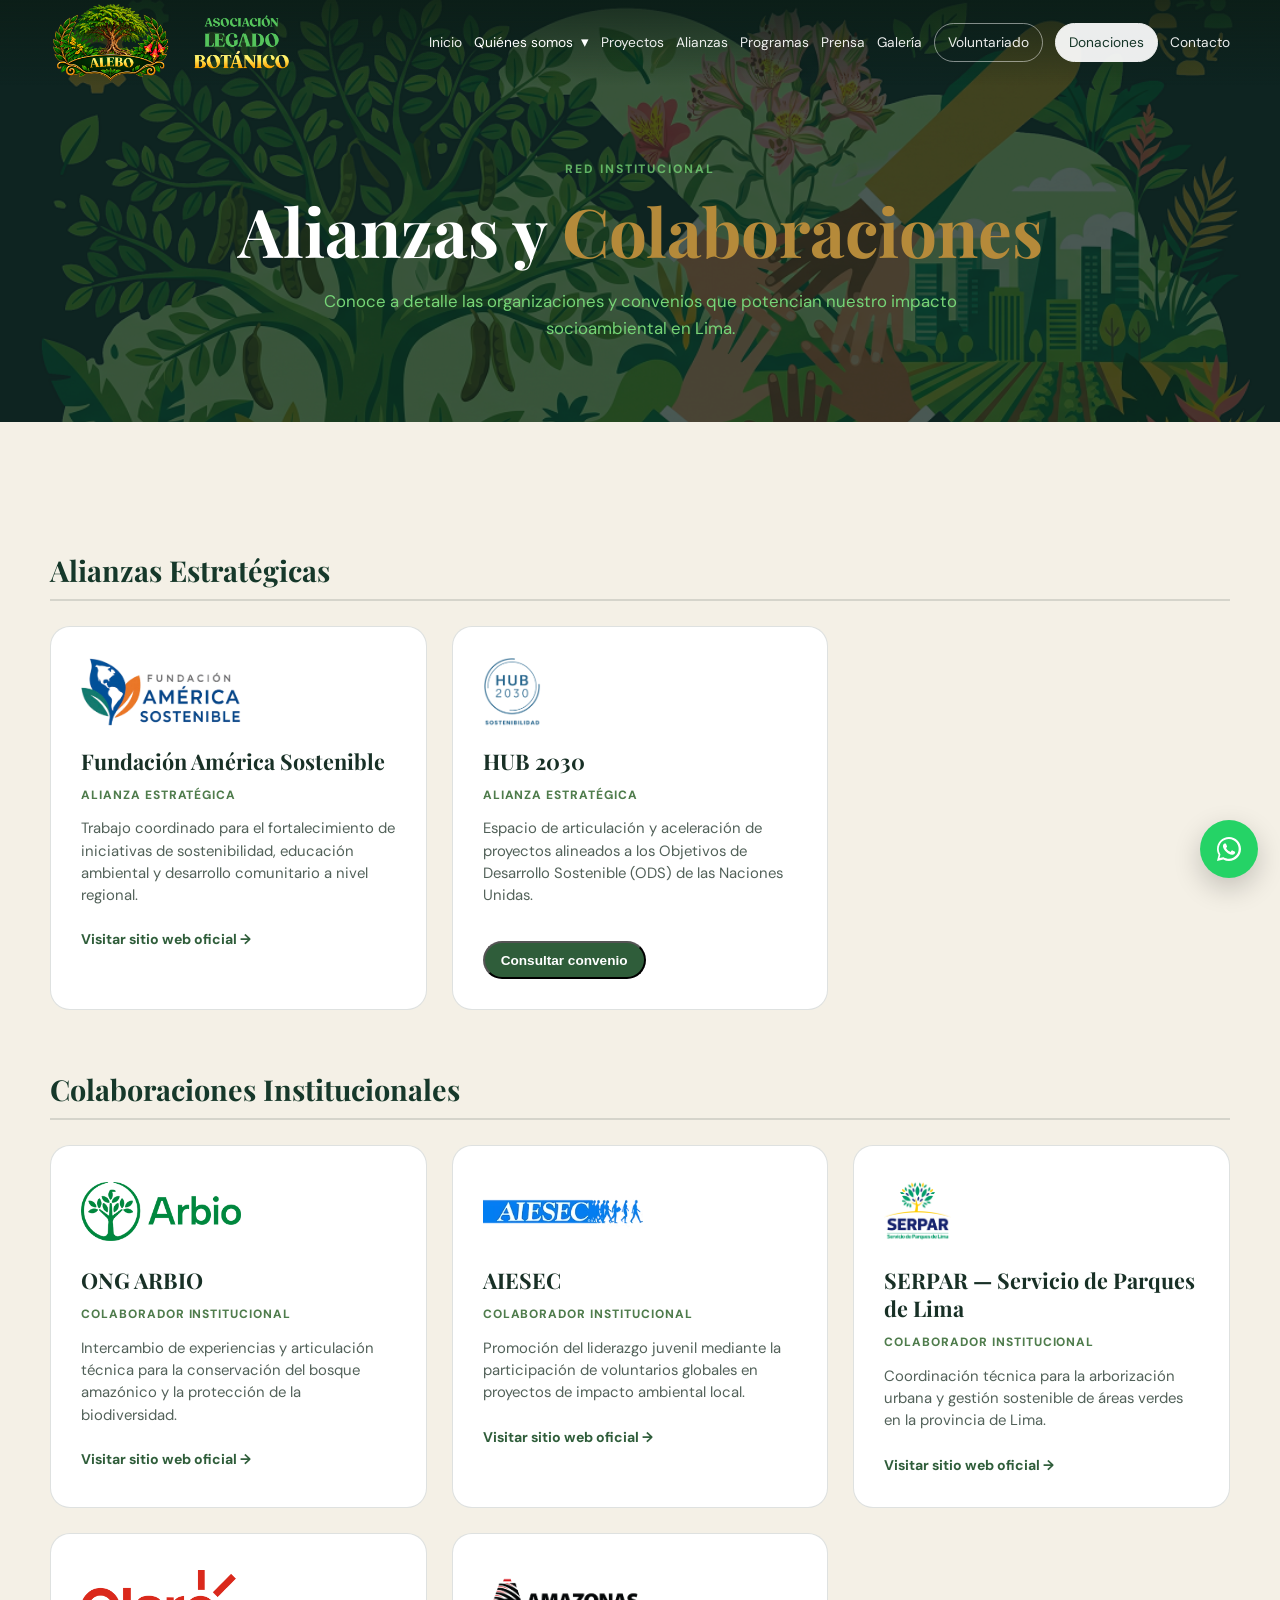
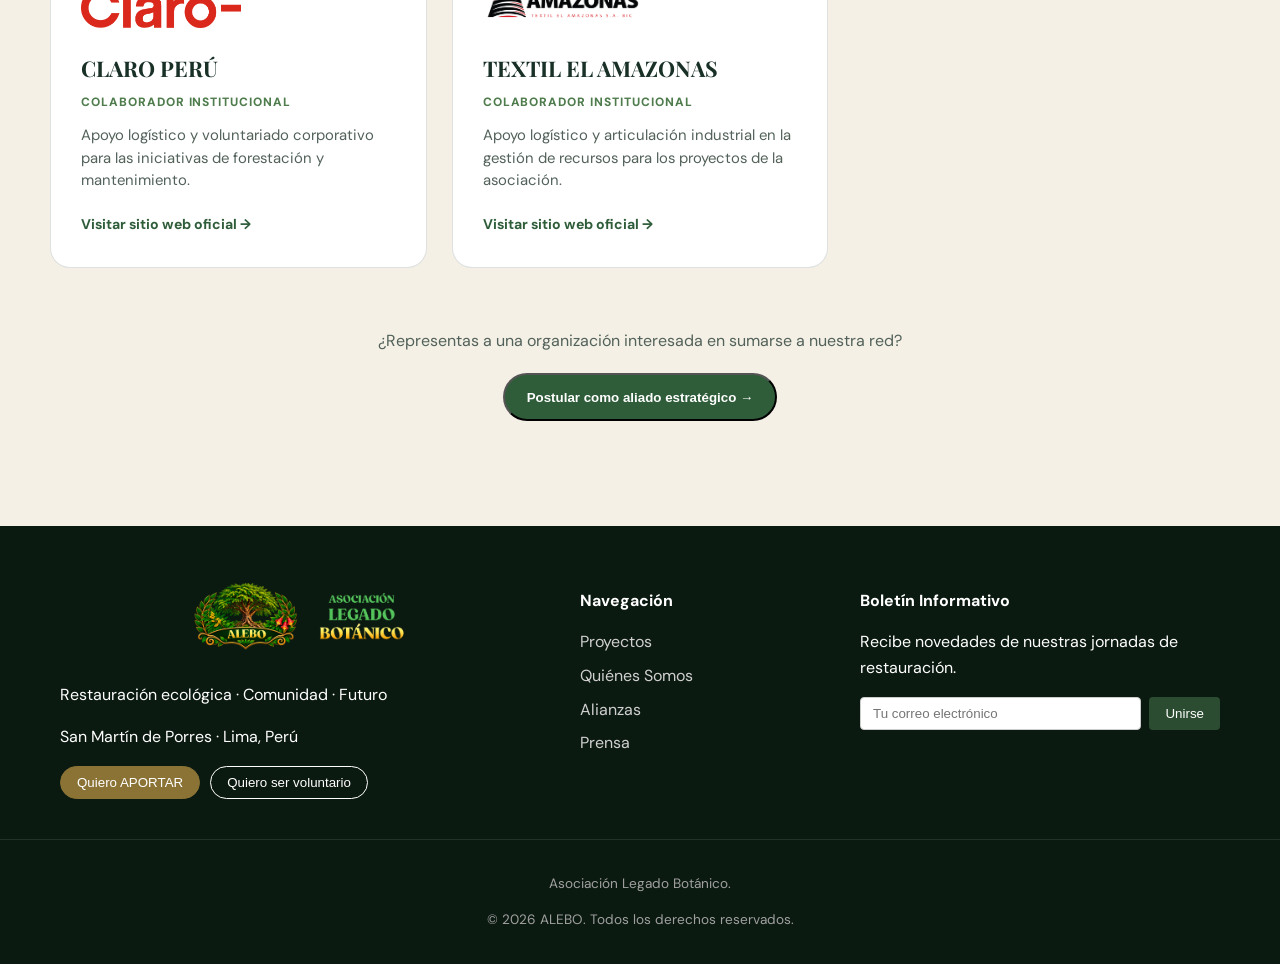
==== alianzas.html @ dab00b9f "Add files via upload" ====
<!doctype html>
<html lang="es">
<head>
  <link rel="icon" href="assets/favicon_1.ico" type="image/x-icon">
  <meta charset="utf-8">
  <meta name="viewport" content="width=device-width, initial-scale=1">
  <meta name="description" content="Alianzas Estratégicas y Colaboraciones — Asociación Legado Botánico (ALEBO).">
  <title>Alianzas y Colaboraciones — Legado Botánico</title>
  <link rel="stylesheet" href="css/styles.css">

  <meta property="og:title" content="Alianzas y Colaboraciones — Legado Botánico">
  <meta property="og:description" content="Organizaciones e instituciones que respaldan la restauración ecológica de ALEBO.">
  <meta property="og:image" content="assets/logo-large-sf-2.png">
</head>
<body>

<!-- ENCABEZADO / NAVEGACIÓN -->
<header class="site-header scrolled">
  <nav class="nav container">
    <a class="brand" href="index.html#inicio">
      <img src="assets/logo-large-sf-2.png" alt="Logo Legado Botánico" class="brand-logo">
    </a>

    <button class="menu-toggle" aria-expanded="false" aria-controls="menu"><i></i><i></i><i></i><span class="sr-only">Menú</span></button>

    <div class="nav-links" id="menu">
      <a href="index.html#inicio">Inicio</a>

      <div class="dropdown">
        <div class="dropdown-trigger">Quiénes somos <span class="arrow">▾</span></div>
        <div class="dropdown-menu">
          <a href="quienes-somos.html">Esencia</a>
          <a href="equipo.html">Equipo</a>
          <a href="politicas.html">Políticas</a>
        </div>
      </div>

      <a href="index.html#proyectos">Proyectos</a>
      <a href="alianzas.html" aria-current="page">Alianzas</a>
      <a href="programas.html">Programas</a>
      <a href="prensa.html">Prensa</a>
      <a href="index.html#galeria">Galería</a>
      <a class="nav-action" href="index.html#voluntariado">Voluntariado</a>
      <a class="nav-action nav-donate" href="index.html#aporta">Donaciones</a>
      <a href="index.html#contacto">Contacto</a>
    </div>
  </nav>
</header>

<main>

  <!-- HERO DE ALIANZAS -->
  <section class="page-hero-picture">
    <picture>
      <source media="(max-width: 600px)" srcset="assets/alianzas-hero-mobile.png">
      <img src="assets/alianzas-hero.png" alt="Alianzas Legado Botánico" class="hero-bg-img">
    </picture>
    <div class="hero-overlay"></div>
    <div class="container text-center hero-picture-content">
      <p class="eyebrow light">Red Institucional</p>
      <h1 class="text-white">Alianzas y <span>Colaboraciones</span></h1>
      <p class="page-hero-text light">Conoce a detalle las organizaciones y convenios que potencian nuestro impacto socioambiental en Lima.</p>
    </div>
  </section>

  <!-- CONTENIDO DETALLADO DE ALIANZAS -->
  <section class="section cream">
    <div class="container">
      
      <!-- Categoría: Alianzas Estratégicas -->
      <div class="alliance-category">
        <h2 class="alliance-category-title">Alianzas Estratégicas</h2>
        <div class="alliance-detail-grid">
          
          <article class="alliance-card">
            <div class="alliance-card-logo">
              <img src="assets/fas_h.png" alt="Logo Fundación América Sostenible">
            </div>
            <div class="alliance-card-content">
              <h3>Fundación América Sostenible</h3>
              <span class="alliance-type">Alianza Estratégica</span>
              <p>Trabajo coordinado para el fortalecimiento de iniciativas de sostenibilidad, educación ambiental y desarrollo comunitario a nivel regional.</p>
              <a href="https://americasostenible.org/" target="_blank" rel="noopener noreferrer" class="alliance-link">Visitar sitio web oficial →</a>
            </div>
          </article>

          <article class="alliance-card">
            <div class="alliance-card-logo">
              <img src="assets/hub_2030.png" alt="Logo HUB 2030">
            </div>
            <div class="alliance-card-content">
              <h3>HUB 2030</h3>
              <span class="alliance-type">Alianza Estratégica</span>
              <p>Espacio de articulación y aceleración de proyectos alineados a los Objetivos de Desarrollo Sostenible (ODS) de las Naciones Unidas.</p>
              <button type="button" class="button primary" id="btn-abrir-aliado-card" style="margin-top: 15px; font-size: 0.85rem; min-height: 38px; padding: 0 16px; background: var(--forest); color: #fff;">Consultar convenio</button>
            </div>
          </article>

        </div>
      </div>

      <!-- Categoría: Colaboraciones -->
      <div class="alliance-category" style="margin-top: 60px;">
        <h2 class="alliance-category-title">Colaboraciones Institucionales</h2>
        <div class="alliance-detail-grid">
          
          <article class="alliance-card">
            <div class="alliance-card-logo">
              <img src="assets/arbio.png" alt="Logo ONG ARBIO">
            </div>
            <div class="alliance-card-content">
              <h3>ONG ARBIO</h3>
              <span class="alliance-type">Colaborador Institucional</span>
              <p>Intercambio de experiencias y articulación técnica para la conservación del bosque amazónico y la protección de la biodiversidad.</p>
              <a href="https://arbioperu.org/" target="_blank" rel="noopener noreferrer" class="alliance-link">Visitar sitio web oficial →</a>
            </div>
          </article>

          <article class="alliance-card">
            <div class="alliance-card-logo">
              <img src="assets/aiesec.png" alt="Logo AIESEC">
            </div>
            <div class="alliance-card-content">
              <h3>AIESEC</h3>
              <span class="alliance-type">Colaborador Institucional</span>
              <p>Promoción del liderazgo juvenil mediante la participación de voluntarios globales en proyectos de impacto ambiental local.</p>
              <a href="https://aiesec.pe/" target="_blank" rel="noopener noreferrer" class="alliance-link">Visitar sitio web oficial →</a>
            </div>
          </article>

          <article class="alliance-card">
            <div class="alliance-card-logo">
              <img src="assets/serpar.png" alt="Logo SERPAR">
            </div>
            <div class="alliance-card-content">
              <h3>SERPAR — Servicio de Parques de Lima</h3>
              <span class="alliance-type">Colaborador Institucional</span>
              <p>Coordinación técnica para la arborización urbana y gestión sostenible de áreas verdes en la provincia de Lima.</p>
              <a href="https://serpar.gob.pe/" target="_blank" rel="noopener noreferrer" class="alliance-link">Visitar sitio web oficial →</a>
            </div>
          </article>

          <article class="alliance-card">
            <div class="alliance-card-logo">
              <img src="assets/logo-claro-rojo.png" alt="Logo CLARO PERÚ">
            </div>
            <div class="alliance-card-content">
              <h3>CLARO PERÚ</h3>
              <span class="alliance-type">Colaborador Institucional</span>
              <p>Apoyo logístico y voluntariado corporativo para las iniciativas de forestación y mantenimiento.</p>
              <a href="https://www.claro.com.pe/personas/" target="_blank" rel="noopener noreferrer" class="alliance-link">Visitar sitio web oficial →</a>
            </div>
          </article>

          <article class="alliance-card">
            <div class="alliance-card-logo">
              <img src="assets/logo_amazonas_color.png" alt="Logo TEXTIL EL AMAZONAS">
            </div>
            <div class="alliance-card-content">
              <h3>TEXTIL EL AMAZONAS</h3>
              <span class="alliance-type">Colaborador Institucional</span>
              <p>Apoyo logístico y articulación industrial en la gestión de recursos para los proyectos de la asociación.</p>
              <a href="https://textilelamazonas.com/" target="_blank" rel="noopener noreferrer" class="alliance-link">Visitar sitio web oficial →</a>
            </div>
          </article>

        </div>
      </div>

      <!-- Botón inferior para postular -->
      <div style="text-align: center; margin-top: 60px;">
        <p style="color: var(--muted); margin-bottom: 20px;">¿Representas a una organización interesada en sumarse a nuestra red?</p>
        <button type="button" class="button primary" id="btn-abrir-aliado" style="background: var(--forest); color: #fff;">Postular como aliado estratégico →</button>
      </div>

    </div>
  </section>

</main>

<!-- BOTÓN FLOTANTE WHATSAPP -->
<a class="whatsapp" href="https://wa.me/51987565786?text=Hola%2C%20quisiera%20m%C3%A1s%20informaci%C3%B3n%20sobre%20alianzas%20con%20ALEBO." target="_blank" rel="noopener noreferrer" aria-label="Contactar por WhatsApp">
  <svg viewBox="0 0 32 32" aria-hidden="true"><path d="M16 3.2C8.93 3.2 3.2 8.93 3.2 16c0 2.26.59 4.38 1.71 6.25L3.2 28.8l6.72-1.67A12.72 12.72 0 0 0 16 28.8c7.07 0 12.8-5.73 12.8-12.8S23.07 3.2 16 3.2Zm0 23.3c-2.04 0-4.04-.55-5.78-1.59l-.41-.24-3.99.99 1.06-3.88-.27-.43A10.6 10.6 0 1 1 16 26.5Zm5.82-7.94c-.32-.16-1.88-.93-2.17-1.04-.29-.11-.5-.16-.71.16-.21.32-.82 1.04-1.01 1.25-.18.21-.37.24-.69.08-.32-.16-1.34-.49-2.55-1.57-.94-.84-1.57-1.88-1.75-2.2-.18-.32-.02-.49.14-.65.14-.14.32-.37.48-.56.16-.18.21-.32.32-.53.11-.21.05-.4-.03-.56-.08-.16-.71-1.71-.98-2.34-.26-.61-.52-.53-.71-.54h-.61c-.21 0-.56.08-.85.4-.29.32-1.12 1.09-1.12 2.66s1.15 3.09 1.31 3.3c.16.21 2.25 3.43 5.45 4.81.76.33 1.35.52 1.81.67.76.24 1.45.21 2 .13.61-.09 1.88-.77 2.15-1.51.27-.74.27-1.38.19-1.51-.08-.13-.29-.21-.61-.37Z"/></svg>
</a>

<!-- MODAL EMERGENTE DE POSTULACIÓN DE ALIADOS -->
<div class="modal-overlay" id="modal-aliado" aria-hidden="true">
  <div class="modal-content" role="dialog" aria-labelledby="modal-aliado-titulo">
    <button type="button" class="modal-close" id="btn-cerrar-aliado" aria-label="Cerrar ventana">&times;</button>
    
    <div class="form-header">
      <h3 id="modal-aliado-titulo">Postula como Aliado Estratégico 🤝</h3>
      <p>¿Representas a una ONG, institución educativa, empresa u organización pública? Completa este formulario para iniciar un diálogo institucional.</p>
    </div>

    <form name="alianzas" method="POST" data-netlify="true" class="legado-form">
      <input type="hidden" name="form-name" value="alianzas" />

      <div class="form-grid">
        <div class="form-row-2">
          <div class="form-group">
            <label for="aliado-org">Nombre de la Organización / Institución *</label>
            <input type="text" id="aliado-org" name="organizacion" required placeholder="Ej: Fundación / Empresa / ONG">
          </div>
          <div class="form-group">
            <label for="aliado-tipo">Tipo de Organización *</label>
            <select id="aliado-tipo" name="tipo_organizacion" required>
              <option value="" disabled selected>Selecciona una opción</option>
              <option value="ONG / Asociación Sin Fines de Lucro">ONG / Asociación Sin Fines de Lucro</option>
              <option value="Empresa Privada / RSE">Empresa Privada / RSE</option>
              <option value="Institución Educativa / Universidad">Institución Educativa / Universidad</option>
              <option value="Entidad Pública / Municipalidad">Entidad Pública / Municipalidad</option>
              <option value="Colectivo Ciudadano">Colectivo Ciudadano</option>
            </select>
          </div>
        </div>

        <div class="form-row-2">
          <div class="form-group">
            <label for="aliado-contacto">Nombre del Representante *</label>
            <input type="text" id="aliado-contacto" name="representante" required placeholder="Nombre y cargo">
          </div>
          <div class="form-group">
            <label for="aliado-email">Correo Electrónico Institucional *</label>
            <input type="email" id="aliado-email" name="email" required placeholder="contacto@organizacion.org">
          </div>
        </div>

        <div class="form-row-2">
          <div class="form-group">
            <label for="aliado-telefono">Teléfono / WhatsApp *</label>
            <input type="tel" id="aliado-telefono" name="telefono" required placeholder="+51 999 999 999">
          </div>
          <div class="form-group">
            <label for="aliado-web">Sitio Web / Redes Sociales</label>
            <input type="text" id="aliado-web" name="sitio_web" placeholder="https://miorganizacion.org">
          </div>
        </div>

        <div class="form-group">
          <label for="aliado-propuesta">Propuesta de Colaboración / Interés *</label>
          <textarea id="aliado-propuesta" name="propuesta" rows="4" required placeholder="Describa brevemente cómo le gustaría colaborar con Legado Botánico..."></textarea>
        </div>

        <button type="submit" class="button primary btn-submit-form">Enviar propuesta de alianza</button>
      </div>
    </form>
  </div>
</div>

<!-- FOOTER -->
<footer class="footer">
  <div class="footer-container">
    <div class="footer-col brand-col">
      <img src="assets/logo-large-sf-2-footer.png" alt="Logo Legado Botánico" class="brand-logo-footer">
      <p>Restauración ecológica · Comunidad · Futuro</p>
      <p class="location">San Martín de Porres · Lima, Perú</p>
      <div class="footer-buttons">
        <button type="button" class="btn-primary" id="btn-abrir-aporte-footer">Quiero APORTAR</button>
        <button type="button" class="btn-secondary" id="btn-abrir-voluntario-footer">Quiero ser voluntario</button>
      </div>
    </div>
    <div class="footer-col nav-col">
      <h4>Navegación</h4>
      <ul>
        <li><a href="index.html#proyectos">Proyectos</a></li>
        <li><a href="quienes-somos.html">Quiénes Somos</a></li>
        <li><a href="alianzas.html">Alianzas</a></li>
        <li><a href="prensa.html">Prensa</a></li>
      </ul>
    </div>
    <div class="footer-col newsletter-col">
      <h4>Boletín Informativo</h4>
      <p>Recibe novedades de nuestras jornadas de restauración.</p>
      <form name="boletin" method="POST" data-netlify="true" class="newsletter-form">
        <input type="hidden" name="form-name" value="boletin" />
        <input type="email" name="email" placeholder="Tu correo electrónico" required />
        <button type="submit">Unirse</button>
      </form>
    </div>
  </div>
  <div class="footer-bottom">
    <p>Asociación Legado Botánico.</p>
    <p>© <span id="year"></span> ALEBO. Todos los derechos reservados.</p>
  </div>
</footer>

<script src="js/main.js"></script>
</body>
</html>
---- css/styles.css ----
@import url('https://fonts.googleapis.com/css2?family=DM+Sans:wght@400;500;600;700&family=Playfair+Display:wght@600;700&display=swap');

/* ==========================================================================
   1. VARIABLES GLOBALES Y RESET BASE
   ========================================================================== */
:root {
  --forest-deep: #16382A;
  --forest: #2F5D3A;
  --leaf: #4F7C4C;
  --sage: #78966B;
  --earth: #7A5238;
  --ochre: #B58A3A;
  --sand: #DCCCB0;
  --cream: #F4F0E6;
  --paper: #FBFAF6;
  --ink: #183026;
  --muted: #526159;
  --line: rgba(24, 48, 38, .14);
  --white: #FFFFFF;
  --max: 1180px;
  --deep: var(--forest-deep);
}

* {
  box-sizing: border-box;
}

html {
  scroll-behavior: smooth;
  overflow-x: clip;
}

body {
  margin: 0;
  overflow-x: clip;
  color: var(--ink);
  background: var(--paper);
  font-family: "DM Sans", sans-serif;
  line-height: 1.6;
}

a {
  color: inherit;
  text-decoration: none;
}

.container {
  width: min(calc(100% - 40px), var(--max));
  margin: auto;
}

.sr-only {
  position: absolute;
  width: 1px;
  height: 1px;
  overflow: hidden;
  clip: rect(0, 0, 0, 0);
}

.section {
  padding: 105px 0;
}

.cream {
  background: var(--cream);
}

.section-heading {
  max-width: 720px;
  margin-bottom: 52px;
}

.section-heading h2,
.two-col h2 {
  margin: 0 0 18px;
  font: 700 clamp(2.4rem, 5vw, 4.2rem)/1.05 "Playfair Display", serif;
  letter-spacing: -.035em;
}

.section-heading h2 span,
.two-col h2 span {
  color: var(--leaf);
}

.eyebrow {
  margin: 0 0 12px;
  font-size: .76rem;
  font-weight: 800;
  letter-spacing: .16em;
  text-transform: uppercase;
  opacity: .78;
}

.texto-resaltado {
  color: #fff267;
  font-style: italic;
}

.button {
  display: inline-flex;
  align-items: center;
  justify-content: center;
  min-height: 48px;
  padding: 0 22px;
  border-radius: 999px;
  font-weight: 800;
  cursor: pointer;
}

.primary {
  background: #fff;
  color: var(--deep);
}

.primary2 {
  border: 1px solid #16382A;
  color: var(--deep);
}

.secondary {
  border: 1px solid #ffffffaa;
  color: #fff;
}

/* ==========================================================================
   2. HEADER, NAVEGACIÓN Y DROPDOWN
   ========================================================================== */
.site-header {
  position: fixed;
  inset: 0 0 auto;
  z-index: 20;
  color: #fff;
  background: linear-gradient(#0b1c14aa, transparent);
  transition: .3s;
}

.site-header.scrolled {
  background: #0d211af2;
  backdrop-filter: blur(10px);
}

.nav {
  min-height: 82px;
  display: flex;
  align-items: center;
  justify-content: space-between;
  gap: 20px;
}

.brand {
  display: flex;
  align-items: center;
  gap: 10px;
  text-decoration: none;
  font-weight: 600;
  letter-spacing: .05em;
  white-space: nowrap;
}

.brand-logo {
  height: 85px;
  width: auto;
  max-width: 90%;
  object-fit: contain;
  display: block;
}


.brand-logo-footer {
  height: 100px;
  width: auto;
  max-width: 45%;
  object-fit: contain;
  display: block;
  margin: 0 auto;
}


.nav-links {
  display: flex;
  align-items: center;
  gap: 12px; /* Reducido de 20px a 15px para ganar espacio */
  font-size: 0.86rem; /* Ligeramente más compacto para albergar todos los ítems */
}

.nav-links a {
  opacity: .92;
}

.nav-action {
  border: 1px solid #ffffff88;
  border-radius: 999px;
  padding: 7px 13px;
}

.nav-donate {
  background: #fff;
  color: var(--deep);
  border-color: #fff;
}

/* Submenú Desplegable */
.dropdown {
  position: relative;
  display: inline-block;
}

.dropdown-trigger {
  cursor: pointer;
}

.dropdown-trigger .arrow {
  font-size: 1.1em;
  margin-left: 4px;
  transition: transform 0.3s ease;
}

.dropdown:hover .dropdown-trigger .arrow {
  transform: rotate(180deg);
}

.dropdown-menu {
  display: none;
  position: absolute;
  top: 100%;
  left: 0;
  min-width: 160px;
  background: rgba(20, 20, 20, 0.75);
  backdrop-filter: blur(10px);
  border: 1px solid rgba(255, 255, 255, 0.1);
  border-radius: 8px;
  box-shadow: 0 8px 24px rgba(0, 0, 0, 0.3);
  padding: 8px 0;
  z-index: 1000;
  opacity: 0;
  transform: translateY(10px);
  transition: opacity 0.3s ease, transform 0.3s ease;
}

.dropdown:hover .dropdown-menu {
  display: block;
  opacity: 1;
  transform: translateY(0);
}

.dropdown-menu a {
  display: block;
  padding: 10px 18px;
  color: #ffffff;
  text-decoration: none;
  font-size: 0.95rem;
  transition: background-color 0.2s ease, border-left 0.2s ease;
  border-left: 3px solid transparent;
}

.dropdown-menu a:hover {
  background-color: rgba(255, 255, 255, 0.12);
  border-left: 3px solid #76d577;
}

/* BOTÓN HAMBURGUESA Y MICRO-ANIMACIÓN */
.menu-toggle {
  display: none;
  width: 36px;
  height: 36px;
  flex-direction: column;
  justify-content: center;
  align-items: center;
  gap: 7px;
  border: none;
  background: transparent;
  cursor: pointer;
  padding: 0;
  position: relative;
}

.menu-toggle i {
  display: block;
  height: 2px;
  background: #fff;
  border-radius: 2px;
  transform-origin: center;
  transition: transform 0.5s cubic-bezier(0.4, 0, 0.2, 1), 
              width 0.4s ease, 
              background-color 0.4s ease, 
              opacity 0.4s ease !important;
}

.menu-toggle i:nth-child(1),
.menu-toggle i:nth-child(3) {
  width: 16px;
}

.menu-toggle i:nth-child(2) {
  width: 22px;
}

.menu-toggle.arrow i {
  background: transparent !important;
  background-image: url("data:image/svg+xml,%3Csvg xmlns='http://www.w3.org/2000/svg' viewBox='0 0 30 12'%3E%3Cpath fill='%2376d577' d='M0,6 C6,0 24,0 30,6 C24,12 6,12 0,6 Z'/%3E%3C/svg%3E") !important;
  background-size: 100% 100% !important;
  background-repeat: no-repeat !important;
  background-position: center !important;
}

.menu-toggle.arrow i:nth-child(1) {
  width: 18px;
  height: 8px;
  animation: planeoOndulado1 5.0s cubic-bezier(0.45, 0.05, 0.55, 0.95) infinite -1.0s;
}

.menu-toggle.arrow i:nth-child(2) {
  width: 22px;
  height: 9px;
  animation: planeoOndulado2 5.2s cubic-bezier(0.45, 0.05, 0.55, 0.95) infinite -2.6s;
}

.menu-toggle.arrow i:nth-child(3) {
  width: 17px;
  height: 7.5px;
  animation: planeoOndulado3 5.4s cubic-bezier(0.45, 0.05, 0.55, 0.95) infinite -0.5s;
}

@keyframes planeoOndulado1 {
  0% { transform: translate3d(0px, -10px, 0) rotate(-10deg); opacity: 0; }
  20% { opacity: 1; }
  50% { transform: translate3d(-7px, 10px, 0) rotate(-22deg); }
  80% { opacity: 1; }
  100% { transform: translate3d(0px, 30px, 0) rotate(-10deg); opacity: 0; }
}

@keyframes planeoOndulado2 {
  0% { transform: translate3d(0px, -8px, 0) rotate(8deg); opacity: 0; }
  20% { opacity: 1; }
  50% { transform: translate3d(7px, 12px, 0) rotate(20deg); }
  80% { opacity: 1; }
  100% { transform: translate3d(0px, 32px, 0) rotate(8deg); opacity: 0; }
}

@keyframes planeoOndulado3 {
  0% { transform: translate3d(0px, -12px, 0) rotate(-12deg); opacity: 0; }
  20% { opacity: 1; }
  50% { transform: translate3d(-6px, 8px, 0) rotate(-24deg); }
  80% { opacity: 1; }
  100% { transform: translate3d(0px, 28px, 0) rotate(-12deg); opacity: 0; }
}

/* ==========================================================================
   3. SECCIONES PRINCIPALES Y GRILLAS (PC FIRST)
   ========================================================================== */
.hero {
  min-height: 100svh;
  position: relative;
  display: grid;
  place-items: center;
  text-align: center;
  color: #fff;
  overflow: hidden;
  background: linear-gradient(120deg, #16342511, #16342505),
              url("../assets/hero-desktop.jpg") center/cover no-repeat, var(--forest);
}

.hero:after {
  content: "";
  position: absolute;
  inset: 0;
  background: linear-gradient(0deg, #05120cb0, #05120c10 5%);
  z-index: 0;
}

.hero-content {
  position: relative;
  z-index: 1;
  padding-top: 80px;
}

.hero h1 {
  margin: 0;
  font: 700 clamp(4rem, 10vw, 8.5rem)/.85 "Playfair Display", serif;
  letter-spacing: -.045em;
}

.hero-text {
  max-width: 600px;
  margin: 28px auto;
  font-size: clamp(0.7rem, 2.3vw, 1.3rem);
  color: #76d577;
}

.hero-actions {
  display: flex;
  justify-content: center;
  gap: 12px;
  flex-wrap: wrap;
}

/* Grilla de Proyectos */
.project-grid {
  display: grid;
  grid-template-columns: repeat(3, 1fr);
  gap: 24px;
}

.project-card {
  background: #fff;
  border: 1px solid var(--line);
  border-radius: 22px;
  overflow: hidden;
  transition: .25s;
}

.project-card:hover {
  transform: translateY(-5px);
  box-shadow: 0 18px 45px #0d211a1f;
}

.project-image {
  height: 280px;
  position: relative;
}

.project-image b {
  position: absolute;
  top: 18px;
  left: 18px;
  padding: 5px 10px;
  background: #fffdf0dd;
  border-radius: 999px;
}

.p1 { background: linear-gradient(135deg, rgba(79, 124, 76, 0.1), rgba(22, 56, 42, 0.1)), url('../assets/la-milla.jpg') center/cover no-repeat; }
.p2 { background: linear-gradient(135deg, rgba(120, 150, 107, 0.1), rgba(47, 93, 58, 0.1)), url('../assets/jardin-desktop.jpg') center/cover no-repeat; }
.p3 { background: linear-gradient(135deg, rgba(181, 138, 58, 0.1), rgba(122, 82, 56, 0.1)), url('../assets/biohuerto.jpg') center/cover no-repeat; }

.project-body { padding: 25px; }
.project-body small, .schedule small { color: var(--leaf); font-weight: 800; letter-spacing: .12em; }
.project-body h3, .schedule h3 { margin: 3px 0 9px; font: 700 1.8rem "Playfair Display", serif; }
.project-body p { color: #526159; }
.project-body a { font-weight: 800; color: #315637; }

/* Layouts de Dos Columnas e Impacto */
.two-col {
  display: grid;
  grid-template-columns: 1fr 1fr;
  gap: 70px;
  align-items: center;
}

.two-col p { font-size: 1.05rem; }

.impact {
  padding: 100px 0;
  background: var(--deep);
  color: #fff;
}

.impact-grid {
  display: grid;
  grid-template-columns: repeat(4, 1fr);
  border-block: 1px solid #ffffff2e;
}

.impact-grid > div {
  padding: 28px 20px;
  border-right: 1px solid #ffffff2e;
}

.impact-grid > div:last-child { border: 0; }
.impact-grid strong { display: block; font: 700 3.2rem "Playfair Display", serif; }

/* Grilla de Aportes */
.contribute-grid {
  display: grid;
  grid-template-columns: repeat(4, 1fr);
  gap: 16px;
}

.contribute-grid article {
  padding: 28px 22px;
  background: #fff;
  border: 1px solid var(--line);
  border-radius: 18px;
}

.contribute-grid h3 { margin: 12px 0 6px; font: 700 1.35rem "Playfair Display", serif; }
.contribute-grid p { margin: 0; color: #526159; font-size: .92rem; }

/* Galería Placeholder */
.gallery-placeholder {
  min-height: 360px;
  border: 2px dashed var(--line);
  border-radius: 24px;
  display: grid;
  place-content: center;
  text-align: center;
  font-size: 3rem;
  color: #66746d;
}

.gallery-placeholder span { font-size: 1rem; }

/* ==========================================================================
   4. MODALES, FORMULARIOS Y REDES SOCIALES
   ========================================================================== */
.donate-action-wrapper {
  text-align: center;
  margin-top: 40px;
}

.donate-btn-trigger {
  background: var(--forest);
  color: var(--white);
  padding: 14px 36px;
  font-size: 1.05rem;
  letter-spacing: 0.03em;
  box-shadow: 0 8px 20px rgba(22, 56, 42, 0.2);
  transition: transform 0.2s, background-color 0.2s;
  border: none;
  cursor: pointer;
}

.donate-btn-trigger:hover {
  background: var(--forest-deep);
  transform: translateY(-2px);
}

.modal-overlay {
  position: fixed;
  inset: 0;
  z-index: 100;
  background: rgba(13, 33, 26, 0.75);
  backdrop-filter: blur(5px);
  display: grid;
  place-items: center;
  padding: 20px;
  opacity: 0;
  visibility: hidden;
  transition: opacity 0.3s ease, visibility 0.3s ease;
}

.modal-overlay.active {
  opacity: 1;
  visibility: visible;
}

.modal-content {
  position: relative;
  background: var(--white);
  border-radius: 24px;
  padding: 40px;
  width: min(100%, 780px);
  max-height: 90vh;
  overflow-y: auto;
  box-shadow: 0 20px 50px rgba(0, 0, 0, 0.3);
  transform: translateY(20px);
  transition: transform 0.3s ease;
}

.modal-overlay.active .modal-content { transform: translateY(0); }

.modal-close {
  position: absolute;
  top: 20px;
  right: 24px;
  background: none;
  border: none;
  font-size: 2.2rem;
  line-height: 1;
  color: var(--muted);
  cursor: pointer;
  transition: color 0.2s;
}

.modal-close:hover { color: var(--ink); }

.form-header { margin-bottom: 25px; text-align: center; padding-right: 20px; }
.form-header h3 { font: 700 1.8rem "Playfair Display", serif; color: var(--ink); margin: 0 0 8px; }
.form-header p { color: var(--muted); margin: 0; font-size: 0.95rem; }

.legado-form .form-grid { display: flex; flex-direction: column; gap: 18px; }
.legado-form .form-group { display: flex; flex-direction: column; gap: 6px; }
.legado-form label { font-weight: 700; font-size: 0.9rem; color: var(--ink); }

.legado-form input[type="text"],
.legado-form input[type="email"],
.legado-form input[type="tel"],
.legado-form textarea,
.legado-form select {
  width: 100%;
  padding: 12px 15px;
  border: 1px solid var(--line);
  border-radius: 12px;
  font-family: inherit;
  font-size: 0.95rem;
  color: var(--ink);
  background: var(--paper);
  transition: border-color 0.2s, box-shadow 0.2s;
}

.legado-form input:focus,
.legado-form textarea:focus,
.legado-form select:focus {
  outline: none;
  border-color: var(--leaf);
  box-shadow: 0 0 0 3px rgba(79, 124, 76, 0.15);
  background: var(--white);
}

.form-row-2 { display: grid; grid-template-columns: 1fr 1fr; gap: 16px; }
.checkbox-options { display: grid; grid-template-columns: 1fr 1fr; gap: 10px; }

.checkbox-card {
  display: flex;
  align-items: flex-start;
  gap: 10px;
  padding: 12px 14px;
  background: var(--paper);
  border: 1px solid var(--line);
  border-radius: 12px;
  cursor: pointer;
  transition: background-color 0.2s, border-color 0.2s;
}

.checkbox-card:hover { background: var(--cream); border-color: var(--sage); }
.checkbox-card input[type="checkbox"] { margin-top: 3px; width: 17px; height: 17px; accent-color: var(--forest); }
.checkbox-card span { font-weight: 400; font-size: 0.88rem; color: var(--ink); line-height: 1.3; }

.btn-submit-form {
  background: var(--forest);
  color: var(--white);
  border: none;
  cursor: pointer;
  font-size: 1rem;
  padding: 14px 28px;
  margin-top: 10px;
  transition: background-color 0.2s;
}

.btn-submit-form:hover { background: var(--forest-deep); }

/* Sección Contacto y Redes */
.section-contacto {
  background-color: var(--forest);
  color: var(--white);
  padding: 80px 20px;
  position: relative;
  overflow: hidden;
}

.section-contacto .container { position: relative; z-index: 2; }
.eyebrow-light { color: var(--ochre); font-size: 0.85rem; font-weight: 700; text-transform: uppercase; letter-spacing: 2px; margin-bottom: 8px; }
.title-light { color: #ffffff; font-family: 'Playfair Display', serif; font-size: 2.2rem; margin-bottom: 15px; }
.title-light span { color: var(--ochre); }
.lead-light { color: rgba(255, 255, 255, 0.8); max-width: 600px; margin: 0 auto 40px auto; font-size: 1.05rem; line-height: 1.6; }

.social-grid { display: flex; justify-content: center; align-items: center; gap: 40px; flex-wrap: wrap; }
.social-card { display: flex; flex-direction: column; align-items: center; text-decoration: none; transition: transform 0.3s ease; }
.social-icon { width: 56px; height: 56px; fill: var(--ochre); opacity: 0.75; transition: opacity 0.3s ease, transform 0.3s ease; margin-bottom: 12px; }
.social-name { color: #ffffff; font-weight: 600; font-size: 1rem; margin-bottom: 2px; }
.social-platform { color: rgba(255, 255, 255, 0.6); font-size: 0.85rem; text-transform: uppercase; letter-spacing: 1px; }

.social-card:hover { transform: translateY(-5px); }
.social-card:hover .social-icon { opacity: 1; transform: scale(1.1); }
.social-card:hover .social-name { color: var(--ochre); }

.gecko-bg {
  position: absolute;
  top: 50%;
  right: 25px;
  transform: translateY(-50%) rotate(-15deg);
  width: 240px;
  height: auto;
  opacity: 0.12;
  pointer-events: none;
  z-index: 0;
  transition: all 0.3s ease;
}

.whatsapp {
  position: fixed;
  z-index: 30;
  right: 22px;
  bottom: 22px;
  width: 58px;
  height: 58px;
  display: grid;
  place-items: center;
  border-radius: 50%;
  background: #25d366;
  color: #fff;
  box-shadow: 0 10px 28px #0003;
  font-size: 1.8rem;
}

.whatsapp svg { width: 30px; height: 30px; fill: white; }

/* ==========================================================================
   5. FOOTER INSTITUCIONAL
   ========================================================================== */
.footer { background-color: #0b1a10; color: #ffffff; padding-top: 40px; }
.footer-container { max-width: 1200px; margin: 0 auto; padding: 0 20px 40px 20px; display: grid; grid-template-columns: 2fr 1fr 1.5fr; gap: 40px; }
.footer-col h3, .footer-col h4 { margin-bottom: 15px; color: #ffffff; }
.footer-col ul { list-style: none; padding: 0; }
.footer-col ul li { margin-bottom: 8px; }
.footer-col ul li a { color: #d0d0d0; text-decoration: none; transition: color 0.2s; }
.footer-col ul li a:hover { color: #6bb074; }

.footer-buttons { display: flex; gap: 10px; margin-top: 15px; flex-wrap: wrap; }
.footer-buttons button, .newsletter-form button { cursor: pointer; }

.footer-buttons .btn-primary {
  background-color: #8b7336;
  color: #ffffff;
  border: 1px solid #8b7336;
  padding: 8px 16px;
  border-radius: 20px;
  font-weight: 500;
  transition: all 0.3s ease;
}

.footer-buttons .btn-primary:hover { background-color: #a48943; border-color: #a48943; }

.footer-buttons .btn-secondary {
  background-color: transparent;
  color: #ffffff;
  border: 1px solid #ffffff;
  padding: 8px 16px;
  border-radius: 20px;
  font-weight: 500;
  transition: all 0.3s ease;
}

.footer-buttons .btn-secondary:hover { background-color: #2e6f40; border-color: #2e6f40; color: #ffffff; }

.newsletter-form { display: flex; gap: 8px; margin-top: 10px; }
.newsletter-form input { padding: 8px 12px; border-radius: 4px; border: 1px solid #ccc; outline: none; flex: 1; }
.newsletter-form button { background-color: #2b4c30; color: #fff; border: none; padding: 8px 16px; border-radius: 4px; }
.footer-bottom { border-top: 1px solid rgba(255, 255, 255, 0.1); text-align: center; padding: 20px; font-size: 0.85rem; color: #a0a0a0; }

/* ==========================================================================
   6. ESTILOS DE SUBPÁGINAS (QUIÉNES SOMOS, EQUIPO, POLÍTICAS, ALIANZAS, PRENSA)
   ========================================================================== */

/* Alianzas */
.partners-group { margin-bottom: 45px; }
.partners-group:last-child { margin-bottom: 0; }


	.partners-subtitle { 
	  font-family: "Playfair Display", serif; 
	  font-size: 1.4rem; 
	  color: var(--forest-deep); 
	  text-align: center; 
	  margin-bottom: 24px; 
	}

.partners-grid { display: grid; gap: 20px; align-items: center; }
.partners-2 { grid-template-columns: repeat(2, minmax(0, 1fr)); max-width: 700px; margin: 0 auto; }
.partners-3 { grid-template-columns: repeat(3, minmax(0, 1fr)); max-width: 950px; margin: 0 auto; }

.partner-card {
  background: var(--white);
  border: 1px solid var(--line);
  border-radius: 18px;
  padding: 25px 20px;
  display: flex;
  flex-direction: column;
  align-items: center;
  justify-content: center;
  text-align: center;
  min-height: 140px;
  transition: transform 0.25s ease, box-shadow 0.25s ease;
  color: inherit;
}

.partner-card:hover { transform: translateY(-4px); box-shadow: 0 12px 30px rgba(13, 33, 26, 0.08); }
.partner-logo { max-width: 140px; max-height: 65px; width: auto; height: auto; object-fit: contain; filter: grayscale(30%); opacity: 0.9; transition: filter 0.3s ease, opacity 0.3s ease; margin-bottom: 10px; }
.partner-card:hover .partner-logo { filter: grayscale(0%); opacity: 1; }
.partner-card span { font-size: 0.85rem; font-weight: 700; color: var(--muted); }

/* Quiénes Somos */
.lead-text { font-size: 1.15rem; font-weight: 600; color: var(--forest-deep); line-height: 1.5; margin-bottom: 15px; }
.about-pillars { display: grid; grid-template-columns: repeat(auto-fit, minmax(160px, 1fr)); gap: 15px; margin-top: 25px; }
.pillar-item { background: var(--cream); padding: 15px; border-radius: 12px; border-left: 3px solid var(--forest); }
.pillar-item strong { display: block; color: var(--forest-deep); font-size: 0.95rem; }
.pillar-item span { font-size: 0.82rem; color: var(--muted); line-height: 1.3; display: block; margin-top: 3px; }
.about-image-wrapper { width: 100%; max-width: 550px; margin: 0 auto; }
.about-image-wrapper img, .rounded-image { width: 100%; max-width: 100%; height: auto; display: block; object-fit: cover; }
.rounded-image { border-radius: 20px; }
.shadow { box-shadow: 0 12px 30px rgba(0, 0, 0, 0.12); }

/* Equipo */
.team-leader-card { background: var(--white); border-radius: 24px; padding: 40px; box-shadow: 0 15px 45px rgba(22, 56, 42, 0.07); display: grid; grid-template-columns: 280px 1fr; gap: 35px; align-items: center; margin-bottom: 50px; }
.team-leader-img-wrap { width: 100%; aspect-ratio: 1 / 1; border-radius: 20px; overflow: hidden; box-shadow: 0 8px 25px rgba(0, 0, 0, 0.1); }
.team-leader-img-wrap img { width: 100%; height: 100%; object-fit: cover; object-position: center 20%; display: block; }
.team-leader-info h3 { font: 700 2rem "Playfair Display", serif; color: var(--forest-deep); margin: 0 0 6px 0; }
.team-role-tag { display: inline-block; font-size: 0.8rem; font-weight: 800; text-transform: uppercase; letter-spacing: 0.1em; color: var(--ochre); margin-bottom: 16px; }
.team-leader-info p { color: var(--muted); font-size: 1rem; line-height: 1.6; margin-bottom: 20px; }
.team-skills { display: flex; flex-wrap: wrap; gap: 8px; }
.skill-chip { background: var(--cream); color: var(--forest); font-size: 0.82rem; font-weight: 700; padding: 6px 14px; border-radius: 999px; }
/* ==========================================================================
   ESTILOS DE EQUIPO (PC y Móvil adaptados correctamente)
   ========================================================================== */

.team-grid-2 { 
  display: grid; 
  grid-template-columns: repeat(2, minmax(0, 1fr)); 
  gap: 30px; 
}

.team-member-card { 
  background: var(--white); 
  border-radius: 20px; 
  padding: 30px; 
  box-shadow: 0 10px 30px rgba(13, 33, 26, 0.05); 	
  display: flex; 
  gap: 22px; 
  align-items: center; 
  transition: transform 0.3s ease, box-shadow 0.3s ease; 
}

.team-member-card:hover { 
  transform: translateY(-4px); 
  box-shadow: 0 18px 40px rgba(13, 33, 26, 0.09); 
}

.team-member-avatar { 
  width: 180px; 
  height: 180px; 
  border-radius: 50%; 
  overflow: hidden; 
  flex-shrink: 0; 
  background: var(--cream); 
  box-shadow: 0 4px 12px rgba(0,0,0,0.06); 
}

.team-member-avatar img { 
  width: 100%; 
  height: 100%; 
  object-fit: cover; 
}

.team-member-body { 
  flex: 1; 
}

.team-member-body .team-role-tag { 
  margin-bottom: 4px; 
  font-size: 0.73rem; 
}

.team-member-body h4 { 
  font: 700 1.25rem "Playfair Display", serif; 
  color: var(--forest-deep); 
  margin: 0 0 6px; 
}

.team-member-body p { 
  margin: 0; 
  color: var(--muted); 
  font-size: 0.88rem; 
  line-height: 1.45; 
}




/* Galería Integrada */
.bio-gallery { display: grid; grid-template-columns: 2fr 1fr; gap: 20px; margin-top: 30px; }
.bio-gallery-side { display: flex; flex-direction: column; gap: 20px; }

.bio-gallery-box {
  position: relative;
  margin: 0 !important;
  padding: 0 !important;
  border-radius: 20px !important;
  overflow: hidden !important;
  background: transparent !important;
  border: 1px solid var(--line) !important;
  box-shadow: 0 10px 30px rgba(13, 33, 26, 0.08);
  transition: transform 0.3s ease, box-shadow 0.3s ease;
  min-height: auto !important;
  display: block !important;
}

.bio-gallery-box:hover { transform: translateY(-4px); box-shadow: 0 18px 40px rgba(13, 33, 26, 0.16); }
.bio-gallery-box img { width: 100%; height: 100%; min-height: 220px; object-fit: cover; display: block; transition: transform 0.5s ease; }
.bio-gallery-box.tall img { min-height: 480px; }
.bio-gallery-box:hover img { transform: scale(1.04); }

.bio-gallery-caption {
  position: absolute;
  bottom: 0;
  left: 0;
  right: 0;
  margin: 0;
  padding: 35px 20px 16px;
  background: linear-gradient(180deg, transparent 0%, rgba(13, 33, 26, 0.88) 100%);
  color: #ffffff;
  font-size: 0.88rem;
  font-weight: 700;
  letter-spacing: 0.02em;
  pointer-events: none;
  text-align: left;
}



/* Estilos para separar las secciones del equipo */
.team-section-title {
  font: 700 1.8rem "Playfair Display", serif;
  color: var(--forest-deep);
  margin: 60px 0 25px 0;
  padding-bottom: 12px;
  border-bottom: 2px solid var(--line);
  grid-column: 1 / -1;
}

.team-section-title:first-of-type {
  margin-top: 0;
}



/* Bloque contenedor especial para los Miembros Activos con fondo diferenciado */
.active-members-wrapper {
  background: #E8ECE9; /* Un tono gris verdoso institucional muy elegante */
  border: 1px solid var(--line);
  border-radius: 28px;
  padding: 40px 30px;
  margin-top: 50px;
  grid-column: 1 / -1; /* Ocupa todo el ancho de la grilla */
}

.active-members-wrapper .team-section-title {
  margin-top: 0;
}

.active-members-grid {
  display: grid;
  grid-template-columns: repeat(2, minmax(0, 1fr));
  gap: 30px;
  margin-top: 25px;
}


@media (max-width: 768px) {
  /* La grilla general de equipo pasa a 1 columna */
  .team-grid-2 {
    grid-template-columns: 1fr;
    gap: 20px;
  }

  /* La grilla interna de miembros activos también pasa a 1 columna */
  .active-members-grid {
    grid-template-columns: 1fr !important;
    gap: 20px;
  }

  .active-members-wrapper {
    padding: 25px 15px;
  }

  /* Diseño adaptado de tarjeta en móvil para que el avatar y texto respiren bien */
  .team-member-card {
    flex-direction: column;
    text-align: center;
    padding: 24px 20px;
    gap: 16px;
  }

  .team-member-avatar {
    width: 150px;
    height: 150px;
    margin: 0 auto;
  }
}



/* ==========================================================================
   7. MEDIA QUERIES (BREAKPOINTS RESPONSIVOS BALANCEADOS)
   ========================================================================== */



/* Breakpoint ajustado a 1120px para albergar el nuevo tamaño del logo sin desbordes */
@media (max-width: 1120px) {
  .menu-toggle {
    display: flex;
  }

  .nav-links {
    position: absolute;
    top: 70px;
    left: 14px;
    right: 14px;
    display: none;
    flex-direction: column;
    align-items: stretch;
    padding: 20px;
    background: #0d211af8;
    border-radius: 18px;
  }

  .nav-links.open {
    display: flex;
  }

  .nav-action {
    text-align: center;
  }

  .project-grid {
    grid-template-columns: 1fr;
  }

  .two-col {
    grid-template-columns: 1fr;
    gap: 35px;
  }

  .impact-grid {
    grid-template-columns: 1fr 1fr;
  }

  .impact-grid > div:nth-child(2) {
    border-right: 0;
  }

  .impact-grid > div:nth-child(-n+2) {
    border-bottom: 1px solid #ffffff2e;
  }

  .contribute-grid {
    grid-template-columns: 1fr 1fr;
  }

  .insta-grid {
    grid-template-columns: repeat(2, 1fr);
  }
}






/* Breakpoint 1: Laptops y Tablets Horizontales (<= 950px) */
@media (max-width: 950px) {
  .menu-toggle {
    display: flex;
  }

  .nav-links {
    position: absolute;
    top: 70px;
    left: 14px;
    right: 14px;
    display: none;
    flex-direction: column;
    align-items: stretch;
    padding: 20px;
    background: #0d211af8;
    border-radius: 18px;
  }

  .nav-links.open {
    display: flex;
  }

  .nav-action {
    text-align: center;
  }

  .project-grid {
    grid-template-columns: 1fr;
  }

  .two-col {
    grid-template-columns: 1fr;
    gap: 35px;
  }

  .impact-grid {
    grid-template-columns: 1fr 1fr;
  }

  .impact-grid > div:nth-child(2) {
    border-right: 0;
  }

  .impact-grid > div:nth-child(-n+2) {
    border-bottom: 1px solid #ffffff2e;
  }

  .contribute-grid {
    grid-template-columns: 1fr 1fr;
  }

  .insta-grid {
    grid-template-columns: repeat(2, 1fr);
  }
} /* Fin de @media (max-width: 950px) */

/* Breakpoint 2: Tablets y Móviles Grandes (<= 768px) */
@media (max-width: 768px) {
  .modal-content {
    padding: 30px 20px;
  }

  .form-row-2,
  .checkbox-options {
    grid-template-columns: 1fr;
  }

  .gecko-bg {
    top: 68%;
    left: 50%;
    right: auto;
    transform: translate(-50%, -50%) rotate(0deg);
    width: 190px;
    opacity: 0.08;
  }

  .partners-2,
  .partners-3 {
    grid-template-columns: repeat(2, 1fr);
  }

  .footer-container {
    grid-template-columns: 1fr;
    gap: 32px;
    padding: 30px 20px;
  }





.brand-logo-footer {
  height: 100px;
  width: auto;
  max-width: 65%;
  object-fit: contain;
  display: block;
  margin: 0 auto;
}





  .footer-buttons,
  .newsletter-form {
    flex-direction: column;
    width: 100%;
  }

  .btn-primary,
  .btn-secondary,
  .newsletter-form input,
  .newsletter-form button {
    width: 100%;
    box-sizing: border-box;
  }

  .team-leader-card {
    grid-template-columns: 1fr;
    padding: 28px;
    gap: 24px;
  }

  .team-leader-img-wrap {
    max-width: 220px;
    margin: 0 auto;
  }

  .team-grid-2 {
    grid-template-columns: 1fr;
  }
} /* Fin de @media (max-width: 768px) */





/* Breakpoint 3: Móviles Pequeños (<= 600px) */
@media (max-width: 600px) {
  .container {
    width: min(calc(100% - 28px), var(--max));
  }

  .brand-logo {
    height: 80px;
  }

  .hero {
    background-image: linear-gradient(180deg, #091c1211, #091c1205),
                      url("../assets/hero-mobile.jpg"),
                      linear-gradient(135deg, var(--leaf), var(--forest-deep));
    background-position: center;
  }

  .hero h1 {
    font-size: clamp(3.8rem, 19vw, 5.8rem);
  }

  .hero-actions {
    display: grid;
  }

  .button {
    width: 100%;
  }

  .section {
    padding: 78px 0;
  }

  .project-image {
    height: 250px;
  }

  .impact {
    padding: 78px 0;
  }

  .contribute-grid {
    grid-template-columns: 1fr;
  }

  .whatsapp {
    right: 16px;
    bottom: 16px;
  }

  .insta-grid {
    display: flex;
    overflow-x: auto;
    scroll-snap-type: x mandatory;
    gap: 15px;
    padding-bottom: 15px;
  }

  .insta-card {
    min-width: min(82%, 390px);
    scroll-snap-align: start;
  }

  .bio-gallery {
    grid-template-columns: 1fr;
    gap: 16px;
  }

  .bio-gallery-side {
    gap: 16px;
  }

  .bio-gallery-box img,
  .bio-gallery-box.tall img {
    min-height: 260px;
    height: 260px;
  }
} /* Fin de @media (max-width: 600px) */



/* ==========================================================================
   AJUSTES ESPECÍFICOS PARA ALIANZAS.HTML Y PÁGINAS INTERNAS
   ========================================================================== */

.text-center {
  text-align: center;
}

.section-heading.text-center {
  margin-left: auto;
  margin-right: auto;
}

/* Cabecera / Hero para Páginas Secundarias */
.page-hero {
  padding: 140px 0 60px;
  background: var(--forest-deep);
  color: var(--white);
  text-align: center;
}

.page-hero h1 {
  font: 700 clamp(2.5rem, 6vw, 4rem)/1.1 "Playfair Display", serif;
  margin: 10px 0 15px;
  color: var(--white);
}

.page-hero h1 span {
  color: var(--ochre);
}

.page-hero-text {
  max-width: 680px;
  margin: 0 auto;
  color: rgba(255, 255, 255, 0.85);
  font-size: 1.05rem;
  line-height: 1.6;
}

/* Detalle de Tarjetas de Alianzas */
.alliance-category {
  margin-bottom: 50px;
}

.alliance-category:last-child {
  margin-bottom: 0;
}

.alliance-category-title {
  font: 700 1.8rem "Playfair Display", serif;
  color: var(--forest-deep);
  margin-bottom: 25px;
  border-bottom: 2px solid var(--line);
  padding-bottom: 10px;
}

.alliance-detail-grid {
  display: grid;
  grid-template-columns: repeat(auto-fill, minmax(320px, 1fr));
  gap: 25px;
}

.alliance-card {
  background: var(--white);
  border: 1px solid var(--line);
  border-radius: 20px;
  padding: 30px;
  display: flex;
  flex-direction: column;
  transition: transform 0.25s ease, box-shadow 0.25s ease;
}

.alliance-card:hover {
  transform: translateY(-4px);
  box-shadow: 0 15px 35px rgba(13, 33, 26, 0.08);
}

.alliance-card-logo {
  height: 70px;
  display: flex;
  align-items: center;
  margin-bottom: 20px;
}

.alliance-card-logo img {
  max-height: 100%;
  max-width: 160px;
  object-fit: contain;
}

.alliance-card-content h3 {
  font: 700 1.35rem "Playfair Display", serif;
  color: var(--ink);
  margin: 0 0 6px;
}

.alliance-type {
  display: inline-block;
  font-size: 0.75rem;
  font-weight: 800;
  text-transform: uppercase;
  letter-spacing: 0.08em;
  color: var(--leaf);
  margin-bottom: 12px;
}

.alliance-card-content p {
  color: var(--muted);
  font-size: 0.93rem;
  line-height: 1.5;
  margin: 0 0 20px;
}

.alliance-link {
  font-size: 0.88rem;
  font-weight: 700;
  color: var(--forest);
  margin-top: auto;
}

.partner-form-wrapper {
  background: var(--white);
  padding: 40px;
  border-radius: 24px;
  border: 1px solid var(--line);
  box-shadow: 0 10px 30px rgba(0, 0, 0, 0.03);
}

@media (max-width: 768px) {
  .page-hero {
    padding: 120px 0 45px;
  }
  .alliance-detail-grid {
    grid-template-columns: 1fr;
  }
  .partner-form-wrapper {
    padding: 25px 20px;
  }
}





/* ==========================================================================
   ESTILOS COMPLEMENTARIOS PARA QUIÉNES SOMOS Y ESTRUCTURAS GENERALES
   ========================================================================== */

/* Grilla genérica de 2 columnas */
.grid-2 {
  display: grid;
  grid-template-columns: 1fr 1fr;
  gap: 40px;
}

.grid-2.align-center {
  align-items: center;
}

/* Adaptación responsive para grillas de 2 columnas */
@media (max-width: 850px) {
  .grid-2 {
    grid-template-columns: 1fr;
    gap: 25px;
  }
}






/* ==========================================================================
   ESTILOS COMPLEMENTARIOS DEFINITIVOS DE QUIÉNES SOMOS Y PÁGINAS INTERNAS
   ========================================================================== */

/* Auxiliares de texto */
.text-white {
  color: var(--white) !important;
}

.eyebrow.light,
.page-hero-text.light {
  color: #76d577 !important;
}

/* Hero con imagen de fondo */
.page-hero-bg {
  padding: 160px 0 80px;
  background-size: cover;
  background-position: center;
  background-repeat: no-repeat;
  color: var(--white);
  text-align: center;
}

.page-hero-bg h1 {
  font: 700 clamp(2.5rem, 6vw, 4.2rem)/1.1 "Playfair Display", serif;
  margin: 15px 0 20px;
}

.page-hero-bg h1 span {
  color: var(--ochre);
}

/* Grilla general de 2 columnas */
.grid-2 {
  display: grid;
  grid-template-columns: 1fr 1fr;
  gap: 50px;
}

.grid-2.align-center {
  align-items: center;
}

/* Bloque de cita destacada */
.quote-box-wrapper {
  background: var(--cream);
  border-left: 4px solid var(--forest);
  padding: 30px;
  border-radius: 16px;
}

.highlight-quote {
  margin: 0;
  font: 600 1.3rem/1.5 "Playfair Display", serif;
  color: var(--forest-deep);
  font-style: italic;
}

/* Tarjetas de Misión y Visión */
.card-info {
  background: var(--white);
  border: 1px solid var(--line);
  border-radius: 20px;
  padding: 35px;
  box-shadow: 0 10px 30px rgba(13, 33, 26, 0.04);
}

.card-icon {
  font-size: 2.5rem;
  margin-bottom: 15px;
}

.card-info h3 {
  font: 700 1.8rem "Playfair Display", serif;
  color: var(--forest-deep);
  margin: 0 0 15px;
}

.card-info p {
  color: var(--muted);
  font-size: 0.98rem;
  line-height: 1.6;
}

/* Filosofía de trabajo y pasos */
.philosophy-block {
  margin-top: 60px;
  padding-top: 40px;
  border-top: 1px solid var(--line);
}

.steps-grid {
  display: grid;
  grid-template-columns: repeat(4, 1fr);
  gap: 20px;
}

.step-card {
  background: var(--white);
  border: 1px solid var(--line);
  border-radius: 16px;
  padding: 25px 20px;
}

.step-num {
  display: inline-block;
  font-weight: 800;
  font-size: 0.85rem;
  color: var(--ochre);
  background: var(--cream);
  padding: 4px 10px;
  border-radius: 999px;
  margin-bottom: 12px;
}

.step-card h4 {
  font: 700 1.15rem "Playfair Display", serif;
  color: var(--ink);
  margin: 0 0 8px;
}

.step-card p {
  font-size: 0.88rem;
  color: var(--muted);
  margin: 0;
}

/* Pilares Grandes */
.pillars-grid-large {
  display: grid;
  grid-template-columns: repeat(3, 1fr);
  gap: 25px;
  margin-top: 40px;
}

.pillar-card-detail {
  background: var(--white);
  border: 1px solid var(--line);
  border-radius: 20px;
  padding: 35px 25px;
  text-align: center;
  transition: transform 0.25s ease;
}

.pillar-card-detail:hover {
  transform: translateY(-5px);
}

.pillar-card-detail h3 {
  font: 700 1.5rem "Playfair Display", serif;
  color: var(--forest);
  margin: 0 0 12px;
  letter-spacing: 0.05em;
}

.pillar-card-detail p {
  color: var(--muted);
  font-size: 0.93rem;
  margin: 0;
}

/* Liderazgo Institucional */
.leader-card-wrapper {
  max-width: 750px;
  margin: 0 auto;
}

.leader-card {
  background: var(--white);
  border: 1px solid var(--line);
  border-radius: 24px;
  padding: 40px;
  display: grid;
  grid-template-columns: 180px 1fr;
  gap: 30px;
  align-items: center;
  box-shadow: 0 12px 35px rgba(13, 33, 26, 0.06);
}

.leader-avatar-wrapper {
  width: 180px;
  height: 180px;
  border-radius: 50%;
  overflow: hidden;
}

.leader-avatar {
  width: 100%;
  height: 100%;
  object-fit: cover;
}

.leader-info h3 {
  font: 700 1.8rem "Playfair Display", serif;
  color: var(--forest-deep);
  margin: 0 0 4px;
}

.leader-role {
  display: block;
  font-size: 0.85rem;
  font-weight: 800;
  text-transform: uppercase;
  color: var(--ochre);
  letter-spacing: 0.08em;
  margin-bottom: 12px;
}

.leader-info p {
  color: var(--muted);
  font-size: 0.95rem;
  line-height: 1.55;
  margin: 0;
}

/* Responsive para Quiénes Somos */
@media (max-width: 950px) {
  .steps-grid {
    grid-template-columns: repeat(2, 1fr);
  }
  .pillars-grid-large {
    grid-template-columns: 1fr;
  }
}

@media (max-width: 768px) {
  .page-hero-bg {
    padding: 130px 0 60px;
  }
  .grid-2 {
    grid-template-columns: 1fr;
    gap: 30px;
  }
  .steps-grid {
    grid-template-columns: 1fr;
  }
  .leader-card {
    grid-template-columns: 1fr;
    text-align: center;
    padding: 30px 20px;
  }
  .leader-avatar-wrapper {
    margin: 0 auto;
    width: 140px;
    height: 140px;
  }
}





/* ==========================================================================
   ESTILOS COMPLEMENTARIOS DEFINITIVOS PARA PRENSA Y MEDIOS
   ========================================================================== */

.prensa-hero {
  background: var(--forest-deep);
}

.press-grid {
  display: grid;
  grid-template-columns: repeat(3, 1fr);
  gap: 25px;
}

.press-grid-2 {
  grid-template-columns: repeat(2, 1fr);
}

.press-card {
  background: var(--white);
  border: 1px solid var(--line);
  border-radius: 20px;
  overflow: hidden;
  display: flex;
  flex-direction: column;
  transition: transform 0.25s ease, box-shadow 0.25s ease;
}

.press-card:hover {
  transform: translateY(-5px);
  box-shadow: 0 15px 35px rgba(13, 33, 26, 0.08);
}

.press-video-wrap {
  position: relative;
  width: 100%;
  padding-top: 56.25%; /* Relación de aspecto 16:9 */
  background: #000;
  display: block;
  overflow: hidden;
}

.press-video-wrap iframe,
.press-video-wrap img {
  position: absolute;
  top: 0;
  left: 0;
  width: 100%;
  height: 100%;
  object-fit: cover;
  border: 0;
}

.press-media {
  position: relative;
  height: 200px;
  overflow: hidden;
}

.press-media img {
  width: 100%;
  height: 100%;
  object-fit: cover;
}

.press-media-label {
  position: absolute;
  bottom: 12px;
  left: 12px;
  background: rgba(13, 33, 26, 0.85);
  color: var(--white);
  padding: 4px 10px;
  border-radius: 999px;
  font-size: 0.75rem;
  font-weight: 700;
}

.press-card-body {
  padding: 25px;
  display: flex;
  flex-direction: column;
  flex-grow: 1;
}

.press-source {
  font-size: 0.75rem;
  font-weight: 800;
  text-transform: uppercase;
  letter-spacing: 0.08em;
  color: var(--leaf);
  margin-bottom: 8px;
  display: block;
}

.press-card-body h3 {
  font: 700 1.25rem/1.3 "Playfair Display", serif;
  color: var(--ink);
  margin: 0 0 10px;
}

.press-card-body p {
  color: var(--muted);
  font-size: 0.9rem;
  line-height: 1.5;
  margin: 0 0 20px;
}

.press-link {
  font-size: 0.88rem;
  font-weight: 700;
  color: var(--forest);
  margin-top: auto;
}

/* Tarjetas para Podcasts y Audio */
.press-audio-media {
  background: linear-gradient(135deg, var(--forest-deep), var(--forest));
  color: var(--white);
  padding: 30px 20px;
  text-align: center;
  display: flex;
  flex-direction: column;
  align-items: center;
  justify-content: center;
  gap: 10px;
}

.press-audio-media-alt {
  background: linear-gradient(135deg, var(--earth), var(--ochre));
}

.audio-mark {
  font-size: 1.2rem;
  letter-spacing: 2px;
  opacity: 0.8;
}

/* Cierre de sección */
.press-closing-box {
  background: var(--cream);
  border: 1px solid var(--line);
  border-radius: 24px;
  padding: 50px 30px;
  text-align: center;
  max-width: 800px;
  margin: 0 auto;
}

.press-closing-box h2 {
  font: 700 2.2rem "Playfair Display", serif;
  margin: 10px 0 15px;
}

.press-closing-box h2 span {
  color: var(--leaf);
}

.press-closing-box p {
  color: var(--muted);
  max-width: 600px;
  margin: 0 auto 25px;
}

/* Adaptación responsive para prensa */
@media (max-width: 950px) {
  .press-grid {
    grid-template-columns: repeat(2, 1fr);
  }
}

@media (max-width: 650px) {
  .press-grid,
  .press-grid-2 {
    grid-template-columns: 1fr;
  }
}




/* ==========================================================================
   ESTILOS COMPLEMENTARIOS DEFINITIVOS PARA POLÍTICAS INSTITUCIONALES
   ========================================================================== */

.policies-grid {
  display: grid;
  grid-template-columns: repeat(2, 1fr);
  gap: 30px;
  margin-bottom: 50px;
}

.policy-card {
  background: var(--white);
  border: 1px solid var(--line);
  border-radius: 20px;
  padding: 35px;
  display: flex;
  flex-direction: column;
  box-shadow: 0 10px 30px rgba(13, 33, 26, 0.04);
  transition: transform 0.25s ease, box-shadow 0.25s ease;
}

.policy-card:hover {
  transform: translateY(-4px);
  box-shadow: 0 15px 35px rgba(13, 33, 26, 0.08);
}

.policy-icon-header {
  display: flex;
  align-items: center;
  gap: 15px;
  margin-bottom: 18px;
}

.policy-icon-badge {
  font-size: 1.8rem;
  background: var(--cream);
  width: 52px;
  height: 52px;
  display: grid;
  place-items: center;
  border-radius: 14px;
  flex-shrink: 0;
}

.policy-icon-header h3 {
  font: 700 1.35rem/1.2 "Playfair Display", serif;
  color: var(--forest-deep);
  margin: 0;
}

.policy-card p {
  color: var(--muted);
  font-size: 0.95rem;
  line-height: 1.55;
  margin: 0 0 18px;
}

.policy-list {
  margin: 0 0 25px 0;
  padding-left: 20px;
  color: var(--ink);
  font-size: 0.9rem;
}

.policy-list li {
  margin-bottom: 8px;
  line-height: 1.45;
}

.policy-tag {
  align-self: flex-start;
  margin-top: auto;
  font-size: 0.75rem;
  font-weight: 800;
  text-transform: uppercase;
  letter-spacing: 0.08em;
  color: var(--leaf);
  background: var(--paper);
  padding: 6px 12px;
  border-radius: 999px;
  border: 1px solid var(--line);
}

/* Banner de Código de Ética */
.policy-banner {
  background: var(--forest-deep);
  color: var(--white);
  border-radius: 24px;
  padding: 40px;
  display: grid;
  grid-template-columns: 1fr 240px;
  gap: 30px;
  align-items: center;
}

.policy-banner h3 {
  font: 700 1.8rem "Playfair Display", serif;
  margin: 0 0 12px;
  color: var(--white);
}

.policy-banner p {
  color: rgba(255, 255, 255, 0.85);
  margin: 0;
  font-size: 0.98rem;
  line-height: 1.6;
}

.policy-download-box {
  display: flex;
  flex-direction: column;
  align-items: center;
  text-align: center;
  gap: 10px;
  background: rgba(255, 255, 255, 0.06);
  padding: 20px;
  border-radius: 16px;
  border: 1px solid rgba(255, 255, 255, 0.12);
}

.policy-download-box span {
  font-size: 0.75rem;
  font-weight: 800;
  letter-spacing: 0.1em;
  color: var(--ochre);
}

.policy-download-box .button {
  width: 100%;
}

/* Responsividad para Políticas */
@media (max-width: 850px) {
  .policies-grid {
    grid-template-columns: 1fr;
  }
  
  .policy-banner {
    grid-template-columns: 1fr;
    text-align: center;
    padding: 30px 20px;
  }

  .policy-download-box {
    width: 100%;
  }
}








/* ==========================================================================
   HERO RESPONSIVO CON PICTURE (SOPORTE PARA IMAGEN MÓVIL Y DESKTOP)
   ========================================================================== */

.page-hero-picture {
  position: relative;
  padding: 160px 0 80px;
  overflow: hidden;
  color: var(--white);
  text-align: center;
  display: flex;
  align-items: center;
  min-height: 380px;
}

.page-hero-picture .hero-bg-img {
  position: absolute;
  inset: 0;
  width: 100%;
  height: 100%;
  object-fit: cover;
  object-position: center;
  z-index: 0;
}

.page-hero-picture .hero-overlay {
  position: absolute;
  inset: 0;
  background: rgba(13, 33, 26, 0.75);
  z-index: 1;
}

.hero-picture-content {
  position: relative;
  z-index: 2;
}

.page-hero-picture h1 {
  font: 700 clamp(2.5rem, 6vw, 4.2rem)/1.1 "Playfair Display", serif;
  margin: 15px 0 20px;
}

.page-hero-picture h1 span {
  color: var(--ochre);
}

@media (max-width: 768px) {
  .page-hero-picture {
    padding: 130px 0 60px;
    min-height: 320px;
  }
}





/* ==========================================================================
   GALERÍA GRID DINÁMICA & CARRUSEL RESPONSIVO
   ========================================================================== */
.interactive-gallery-wrapper {
  width: 100%;
  margin-top: 20px;
}

/* Layout en PC / Pantallas grandes: CSS Grid 3x3 */
.gallery-grid-layout {
  display: grid;
  grid-template-columns: repeat(3, 1fr);
  grid-template-rows: repeat(3, 200px);
  gap: 16px;
  width: 100%;
}

.gallery-item {
  position: relative;
  border-radius: 18px;
  overflow: hidden;
  border: 1px solid var(--line);
  background: var(--cream);
  cursor: pointer;
  transition: transform 0.3s ease, box-shadow 0.3s ease;
}

.gallery-item img {
  width: 100%;
  height: 100%;
  object-fit: cover;
  display: block;
  transition: opacity 0.6s cubic-bezier(0.4, 0, 0.2, 1), transform 0.5s ease;
}

.gallery-item:hover img {
  transform: scale(1.04);
}

.gallery-caption {
  position: absolute;
  bottom: 0;
  inset-inline: 0;
  padding: 25px 15px 12px;
  background: linear-gradient(180deg, transparent 0%, rgba(13, 33, 26, 0.85) 100%);
  color: #fff;
  font-size: 0.85rem;
  font-weight: 700;
  pointer-events: none;
  transition: opacity 0.3s ease;
}

/* Asignación de posiciones exactas según el bosquejo */
.item-main {
  grid-column: 1 / 3;
  grid-row: 1 / 3;
}

.item-side-1 {
  grid-column: 3 / 4;
  grid-row: 1 / 2;
}

.item-side-2 {
  grid-column: 3 / 4;
  grid-row: 2 / 3;
}

.item-bottom-1 {
  grid-column: 1 / 2;
  grid-row: 3 / 4;
}

.item-bottom-2 {
  grid-column: 2 / 3;
  grid-row: 3 / 4;
}

.item-bottom-3 {
  grid-column: 3 / 4;
  grid-row: 3 / 4;
}

/* Modo Móvil (<= 768px): Carrusel Horizontal con Scroll Snap */
@media (max-width: 768px) {
  .gallery-grid-layout {
    display: flex;
    overflow-x: auto;
    scroll-snap-type: x mandatory;
    gap: 14px;
    padding-bottom: 15px;
    grid-template-columns: none;
    grid-template-rows: none;
    -webkit-overflow-scrolling: touch;
  }

  .gallery-item {
    flex: 0 0 82%;
    height: 320px;
    scroll-snap-align: center;
  }

  .gallery-caption {
    font-size: 0.9rem;
    padding: 30px 18px 15px;
  }
}





/* ==========================================================================
   CARRUSEL DE INSTAGRAM (TARJETAS MÁS GRANDES Y PROPORCIÓN 3:4)
   ========================================================================== */
.insta-grid {
  display: flex !important;
  overflow-x: auto !important;
  scroll-snap-type: x mandatory;
  gap: 24px;
  padding: 15px 5px 30px 5px;
  -webkit-overflow-scrolling: touch;
}

.insta-grid::-webkit-scrollbar {
  height: 6px;
}
.insta-grid::-webkit-scrollbar-thumb {
  background: var(--sage);
  border-radius: 10px;
}
.insta-grid::-webkit-scrollbar-track {
  background: var(--paper);
}

/* Tarjetas más amplias */
.insta-card {
  flex: 0 0 320px; /* Aumentado de 260px a 320px en PC para mayor visibilidad */
  min-width: 320px;
  aspect-ratio: 3 / 4;
  position: relative;
  border-radius: 20px;
  overflow: hidden;
  border: 1px solid var(--line);
  background: var(--white);
  scroll-snap-align: start;
  box-shadow: 0 10px 25px rgba(13, 33, 26, 0.08);
  transition: transform 0.3s ease, box-shadow 0.3s ease;
  display: flex;
  flex-direction: column;
}

.insta-card:hover {
  transform: translateY(-5px);
  box-shadow: 0 16px 35px rgba(13, 33, 26, 0.15);
}

.insta-media {
  width: 100%;
  height: 100%;
  object-fit: cover;
  display: block;
}

.insta-body {
  position: absolute;
  inset: auto 0 0 0;
  padding: 45px 18px 18px;
  background: linear-gradient(180deg, transparent 0%, rgba(13, 33, 26, 0.92) 100%);
  color: var(--white);
  display: flex;
  flex-direction: column;
  gap: 6px;
}

.insta-date {
  font-size: 0.75rem;
  font-weight: 800;
  text-transform: uppercase;
  letter-spacing: 0.08em;
  color: #76d577;
}

.insta-caption {
  font-size: 0.9rem;
  line-height: 1.4;
  margin: 0;
  display: -webkit-box;
  -webkit-line-clamp: 2;
  -webkit-box-orient: vertical;
  overflow: hidden;
}

.insta-link {
  font-size: 0.82rem;
  font-weight: 700;
  color: var(--white);
  margin-top: 4px;
}

.insta-action {
  text-align: center;
  margin-top: 30px;
}

@media (max-width: 768px) {
  .insta-card {
    flex: 0 0 85%; /* En móvil ocupa casi todo el ancho para destacar la publicación */
    min-width: 280px;
  }
}

/* ==========================================================================
   VISOR / LIGHTBOX PARA AMPLIAR IMÁGENES DE LA GALERÍA
   ========================================================================== */
.gallery-lightbox {
  position: fixed;
  inset: 0;
  z-index: 2000;
  background: rgba(10, 24, 18, 0.92);
  backdrop-filter: blur(8px);
  display: flex;
  flex-direction: column;
  align-items: center;
  justify-content: center;
  padding: 20px;
  opacity: 0;
  visibility: hidden;
  transition: opacity 0.3s ease, visibility 0.3s ease;
}

.gallery-lightbox.active {
  opacity: 1;
  visibility: visible;
}

.lightbox-content {
  position: relative;
  max-width: 92vw;
  max-height: 85vh;
  display: flex;
  flex-direction: column;
  align-items: center;
  transform: scale(0.92);
  transition: transform 0.3s cubic-bezier(0.175, 0.885, 0.32, 1.275);
}

.gallery-lightbox.active .lightbox-content {
  transform: scale(1);
}

.lightbox-img {
  max-width: 100%;
  max-height: 75vh;
  object-fit: contain;
  border-radius: 16px;
  box-shadow: 0 20px 50px rgba(0, 0, 0, 0.5);
  border: 1px solid rgba(255, 255, 255, 0.15);
}

.lightbox-caption {
  margin-top: 15px;
  color: var(--paper);
  font-size: 1rem;
  font-weight: 600;
  text-align: center;
  max-width: 600px;
}

.lightbox-close {
  position: absolute;
  top: -45px;
  right: -5px;
  background: rgba(255, 255, 255, 0.15);
  border: 1px solid rgba(255, 255, 255, 0.3);
  color: var(--white);
  width: 40px;
  height: 40px;
  border-radius: 50%;
  font-size: 1.4rem;
  display: flex;
  align-items: center;
  justify-content: center;
  cursor: pointer;
  transition: background 0.2s, transform 0.2s;
  line-height: 1;
}

.lightbox-close:hover {
  background: rgba(255, 255, 255, 0.3);
  transform: scale(1.1);
}

@media (max-width: 600px) {
  .lightbox-close {
    top: -50px;
    right: 0px;
  }
}







/* ==========================================================================
   ALIANZAS Y COLABORACIONES (CORRECCIÓN DE SIMETRÍA Y ALTURA EN MÓVIL)
   ========================================================================== */
.partners-group {
  margin-bottom: 45px;
}

.partners-subtitle {
  font-family: "Playfair Display", serif;
  font-size: 1.4rem;
  color: var(--forest-deep);
  text-align: center;
  margin-bottom: 24px;
}

.partners-grid {
  display: grid;
  gap: 16px;
  align-items: stretch; /* Fuerza a que todas las tarjetas de una misma fila midan exactamente lo mismo de alto */
}

.partners-2 {
  grid-template-columns: repeat(2, minmax(0, 1fr));
  max-width: 700px;
  margin: 0 auto;
}

.partners-3 {
  grid-template-columns: repeat(3, minmax(0, 1fr));
  max-width: 950px;
  margin: 0 auto;
}

.partner-card {
  background: var(--white);
  border: 1px solid var(--line);
  border-radius: 18px;
  padding: 20px 14px;
  display: flex;
  flex-direction: column;
  align-items: center;
  justify-content: flex-start; /* Alinea los elementos desde arriba para mantener simetría */
  text-align: center;
  height: 100%; /* Ocupa todo el alto de la grilla */
  box-sizing: border-box;
  transition: transform 0.25s ease, box-shadow 0.25s ease;
  color: inherit;
}

.partner-card:hover {
  transform: translateY(-4px);
  box-shadow: 0 12px 30px rgba(13, 33, 26, 0.08);
}

.partner-logo {
  max-width: 100%;
  height: 52px; /* Altura fija para el contenedor del logo para uniformizar el inicio del texto */
  object-fit: contain;
  margin-bottom: 12px;
  filter: grayscale(20%);
  opacity: 0.95;
  transition: filter 0.3s ease, opacity 0.3s ease;
}

.partner-card:hover .partner-logo {
  filter: grayscale(0%);
  opacity: 1;
}

.partner-card span {
  font-size: 0.82rem;
  font-weight: 600;
  color: var(--muted);
  line-height: 1.35;
  margin-top: auto; /* Empuja el texto hacia abajo suavemente manteniendo la base uniforme */
}

/* Ajuste específico para pantallas móviles */
@media (max-width: 768px) {
  .partners-2,
  .partners-3 {
    grid-template-columns: repeat(2, 1fr); /* Mantiene 2 columnas pero de tamaño idéntico */
    gap: 12px;
  }

  .partner-card {
    padding: 16px 10px;
  }

  .partner-logo {
    height: 44px; /* Ajuste proporcional del logo en móvil */
  }

  .partner-card span {
    font-size: 0.78rem;
  }
}






/* ==========================================================================
   GRILLA DE IMPACTO COMPLETA (6 INDICADORES CORREGIDA)
   ========================================================================== */
.impact {
  padding: 100px 0;
  background: var(--deep);
  color: var(--white);
}

.impact-grid {
  display: grid;
  grid-template-columns: repeat(3, 1fr);
  gap: 24px;
  margin-top: 45px;
  margin-bottom: 25px;
  border-block: none !important; /* Elimina las líneas horizontales pegadas arriba y abajo */
  border-top: none !important;
  border-bottom: none !important;
}

.impact-item {
  background: rgba(255, 255, 255, 0.04);
  border: 1px solid rgba(255, 255, 255, 0.12);
  border-radius: 20px;
  padding: 28px 22px;
  display: flex;
  flex-direction: column;
  gap: 6px;
  transition: transform 0.25s ease, background 0.25s ease;
}

.impact-item:hover {
  transform: translateY(-4px);
  background: rgba(255, 255, 255, 0.08);
}

.impact-item strong {
  display: block;
  font: 700 clamp(2.2rem, 3.8vw, 3rem) "Playfair Display", serif;
  color: var(--white);
  line-height: 1.1;
}

.impact-label {
  font-size: 1.02rem;
  font-weight: 700;
  color: #76d577;
  margin-bottom: 2px;
}

.impact-desc {
  font-size: 0.85rem;
  color: rgba(255, 255, 255, 0.78);
  line-height: 1.45;
  margin: 0;
}

.impact .note {
  margin-top: 40px;
  font-size: 0.82rem;
  color: rgba(255, 255, 255, 0.5);
  text-align: center;
}

/* Adaptación responsive */
@media (max-width: 950px) {
  .impact-grid {
    grid-template-columns: repeat(2, 1fr);
    gap: 16px;
  }
}

@media (max-width: 600px) {
  .impact-grid {
    grid-template-columns: 1fr;
  }
  .impact-item {
    padding: 22px 18px;
  }
}
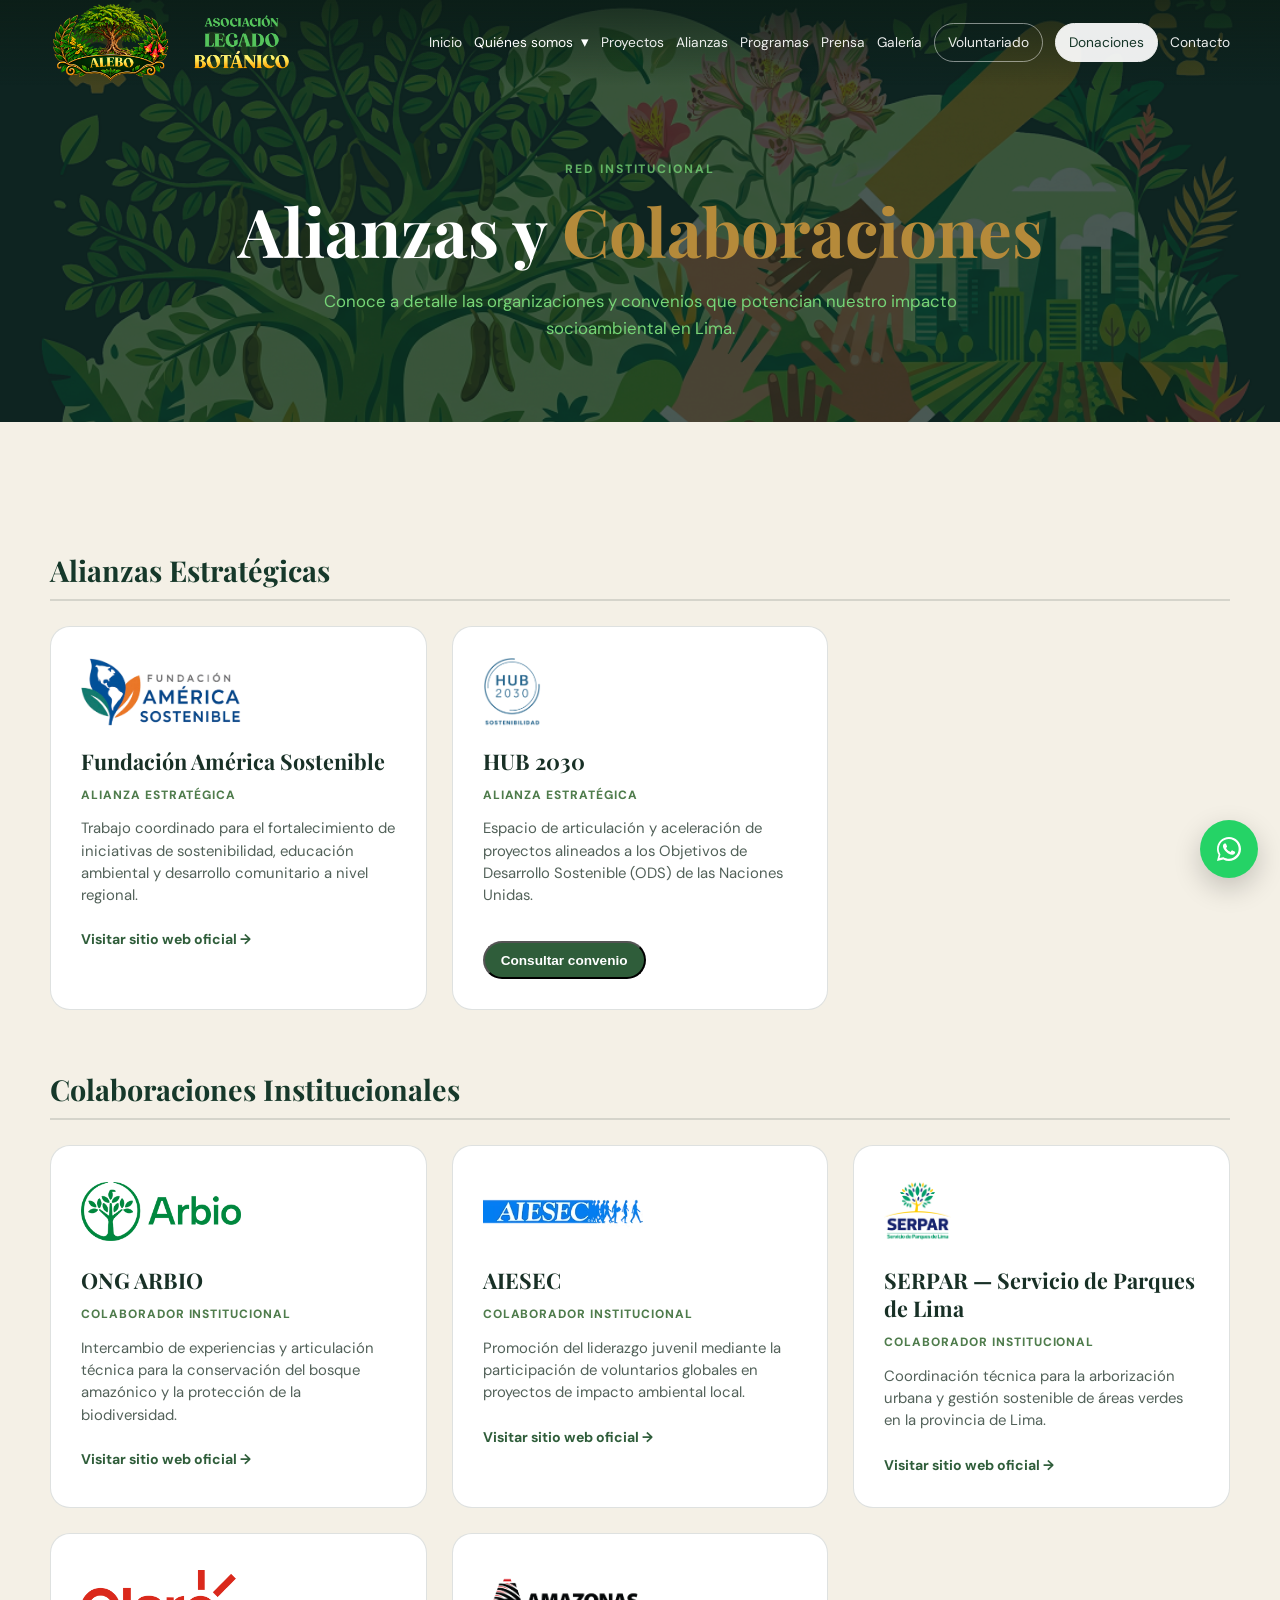
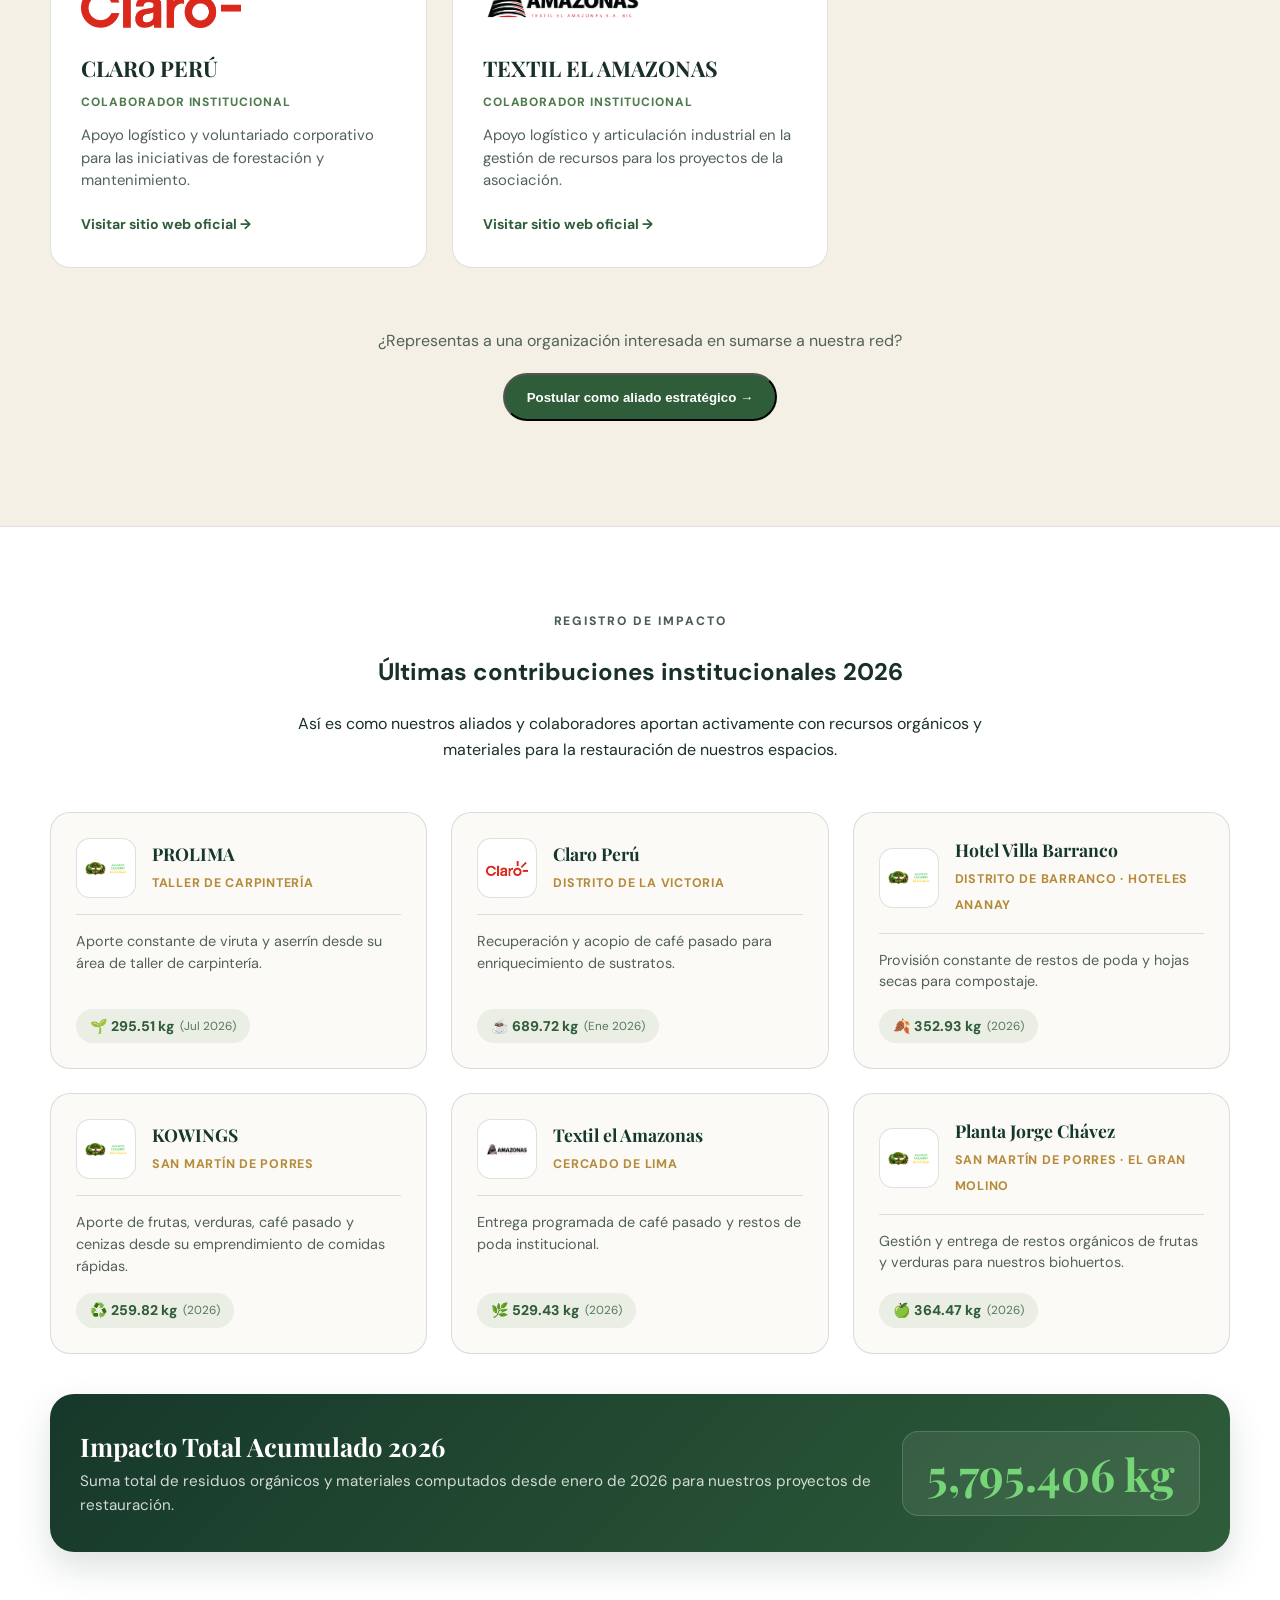
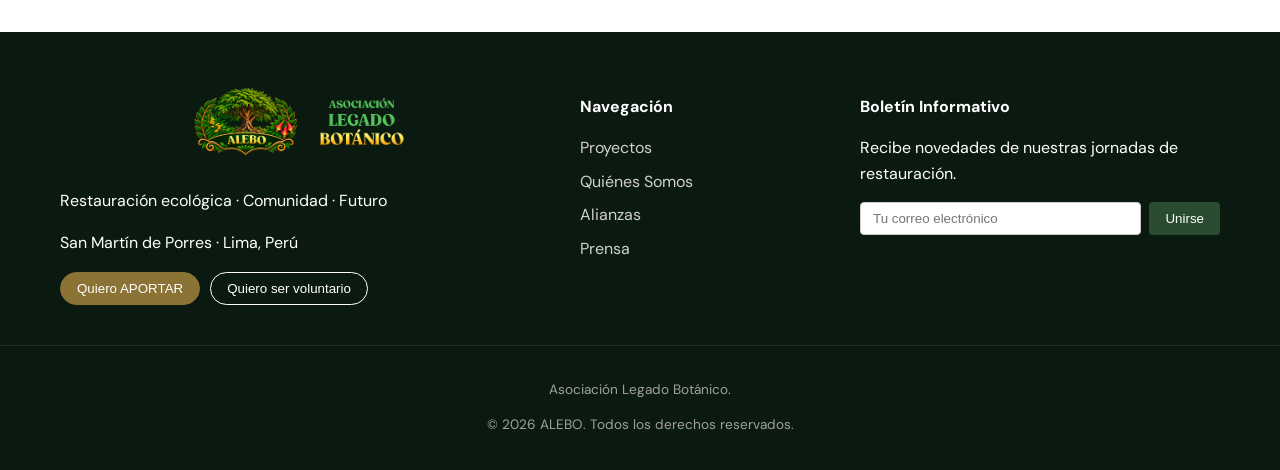
==== commit 0626b0bc: "Add files via upload" ====
--- a/alianzas.html
+++ b/alianzas.html
@@ -167,7 +167,7 @@
         </div>
       </div>
 
-      <!-- Botón inferior para postular -->
+     <!-- Botón inferior para postular -->
       <div style="text-align: center; margin-top: 60px;">
         <p style="color: var(--muted); margin-bottom: 20px;">¿Representas a una organización interesada en sumarse a nuestra red?</p>
         <button type="button" class="button primary" id="btn-abrir-aliado" style="background: var(--forest); color: #fff;">Postular como aliado estratégico →</button>
@@ -175,6 +175,169 @@
 
     </div>
   </section>
+
+
+
+
+
+<!-- SECCIÓN DE CONTRIBUCIONES Y APORTES 2026 -->
+  <section class="contributions-section">
+    <div class="container">
+      <div class="contributions-header">
+        <span class="eyebrow">Registro de Impacto</span>
+        <h2>Últimas contribuciones <span>institucionales 2026</span></h2>
+        <p>Así es como nuestros aliados y colaboradores aportan activamente con recursos orgánicos y materiales para la restauración de nuestros espacios.</p>
+      </div>
+
+      <div class="contributions-grid">
+        
+        <!-- Contribución 1: PROLIMA -->
+        <article class="contribution-card">
+          <div>
+            <div class="contribution-top">
+              <div class="contribution-logo-box">
+                <!-- Puedes cambiar el src por el logo real de PROLIMA si lo tienes -->
+                <img src="assets/prolima-logo.png" alt="Logo PROLIMA" onerror="this.src='assets/logo-large-sf-2.png'">
+              </div>
+              <div class="contribution-meta">
+                <h4>PROLIMA</h4>
+                <span class="contribution-location">Taller de Carpintería</span>
+              </div>
+            </div>
+            <div class="contribution-body">
+              <p>Aporte constante de viruta y aserrín desde su área de taller de carpintería.</p>
+            </div>
+          </div>
+          <div class="contribution-badge">
+            <span>🌱 295.51 kg</span> <small style="font-weight: 400; opacity: 0.8;">(Jul 2026)</small>
+          </div>
+        </article>
+
+        <!-- Contribución 2: Claro Perú -->
+        <article class="contribution-card">
+          <div>
+            <div class="contribution-top">
+              <div class="contribution-logo-box">
+                <img src="assets/logo-claro-rojo.png" alt="Logo Claro Perú">
+              </div>
+              <div class="contribution-meta">
+                <h4>Claro Perú</h4>
+                <span class="contribution-location">Distrito de La Victoria</span>
+              </div>
+            </div>
+            <div class="contribution-body">
+              <p>Recuperación y acopio de café pasado para enriquecimiento de sustratos.</p>
+            </div>
+          </div>
+          <div class="contribution-badge">
+            <span>☕ 689.72 kg</span> <small style="font-weight: 400; opacity: 0.8;">(Ene 2026)</small>
+          </div>
+        </article>
+
+        <!-- Contribución 3: Hotel Villa Barranco -->
+        <article class="contribution-card">
+          <div>
+            <div class="contribution-top">
+              <div class="contribution-logo-box">
+                <!-- Logo provisional o de la cadena Ananay -->
+                <img src="assets/ananay-logo.png" alt="Logo Hotel Villa Barranco" onerror="this.src='assets/logo-large-sf-2.png'">
+              </div>
+              <div class="contribution-meta">
+                <h4>Hotel Villa Barranco</h4>
+                <span class="contribution-location">Distrito de Barranco · Hoteles Ananay</span>
+              </div>
+            </div>
+            <div class="contribution-body">
+              <p>Provisión constante de restos de poda y hojas secas para compostaje.</p>
+            </div>
+          </div>
+          <div class="contribution-badge">
+            <span>🍂 352.93 kg</span> <small style="font-weight: 400; opacity: 0.8;">(2026)</small>
+          </div>
+        </article>
+
+        <!-- Contribución 4: KOWINGS -->
+        <article class="contribution-card">
+          <div>
+            <div class="contribution-top">
+              <div class="contribution-logo-box">
+                <img src="assets/kowings-logo.png" alt="Logo KOWINGS" onerror="this.src='assets/logo-large-sf-2.png'">
+              </div>
+              <div class="contribution-meta">
+                <h4>KOWINGS</h4>
+                <span class="contribution-location">San Martín de Porres</span>
+              </div>
+            </div>
+            <div class="contribution-body">
+              <p>Aporte de frutas, verduras, café pasado y cenizas desde su emprendimiento de comidas rápidas.</p>
+            </div>
+          </div>
+          <div class="contribution-badge">
+            <span>♻️ 259.82 kg</span> <small style="font-weight: 400; opacity: 0.8;">(2026)</small>
+          </div>
+        </article>
+
+        <!-- Contribución 5: Textil el Amazonas -->
+        <article class="contribution-card">
+          <div>
+            <div class="contribution-top">
+              <div class="contribution-logo-box">
+                <img src="assets/logo_amazonas_color.png" alt="Logo Textil el Amazonas">
+              </div>
+              <div class="contribution-meta">
+                <h4>Textil el Amazonas</h4>
+                <span class="contribution-location">Cercado de Lima</span>
+              </div>
+            </div>
+            <div class="contribution-body">
+              <p>Entrega programada de café pasado y restos de poda institucional.</p>
+            </div>
+          </div>
+          <div class="contribution-badge">
+            <span>🌿 529.43 kg</span> <small style="font-weight: 400; opacity: 0.8;">(2026)</small>
+          </div>
+        </article>
+
+        <!-- Contribución 6: Planta Jorge Chávez - El Gran Molino -->
+        <article class="contribution-card">
+          <div>
+            <div class="contribution-top">
+              <div class="contribution-logo-box">
+                <img src="assets/gran-molino-logo.png" alt="Logo Gran Molino" onerror="this.src='assets/logo-large-sf-2.png'">
+              </div>
+              <div class="contribution-meta">
+                <h4>Planta Jorge Chávez</h4>
+                <span class="contribution-location">San Martín de Porres · El Gran Molino</span>
+              </div>
+            </div>
+            <div class="contribution-body">
+              <p>Gestión y entrega de restos orgánicos de frutas y verduras para nuestros biohuertos.</p>
+            </div>
+          </div>
+          <div class="contribution-badge">
+            <span>🍏 364.47 kg</span> <small style="font-weight: 400; opacity: 0.8;">(2026)</small>
+          </div>
+        </article>
+
+      </div>
+
+      <!-- Banner de Total Acumulado -->
+      <div class="contribution-total-banner">
+        <div class="contribution-total-info">
+          <h3>Impacto Total Acumulado 2026</h3>
+          <p>Suma total de residuos orgánicos y materiales computados desde enero de 2026 para nuestros proyectos de restauración.</p>
+        </div>
+        <div class="contribution-total-number">
+          5,795.406 kg
+        </div>
+      </div>
+
+    </div>
+  </section>
+
+
+
+
 
 </main>
 
@@ -183,19 +346,135 @@
   <svg viewBox="0 0 32 32" aria-hidden="true"><path d="M16 3.2C8.93 3.2 3.2 8.93 3.2 16c0 2.26.59 4.38 1.71 6.25L3.2 28.8l6.72-1.67A12.72 12.72 0 0 0 16 28.8c7.07 0 12.8-5.73 12.8-12.8S23.07 3.2 16 3.2Zm0 23.3c-2.04 0-4.04-.55-5.78-1.59l-.41-.24-3.99.99 1.06-3.88-.27-.43A10.6 10.6 0 1 1 16 26.5Zm5.82-7.94c-.32-.16-1.88-.93-2.17-1.04-.29-.11-.5-.16-.71.16-.21.32-.82 1.04-1.01 1.25-.18.21-.37.24-.69.08-.32-.16-1.34-.49-2.55-1.57-.94-.84-1.57-1.88-1.75-2.2-.18-.32-.02-.49.14-.65.14-.14.32-.37.48-.56.16-.18.21-.32.32-.53.11-.21.05-.4-.03-.56-.08-.16-.71-1.71-.98-2.34-.26-.61-.52-.53-.71-.54h-.61c-.21 0-.56.08-.85.4-.29.32-1.12 1.09-1.12 2.66s1.15 3.09 1.31 3.3c.16.21 2.25 3.43 5.45 4.81.76.33 1.35.52 1.81.67.76.24 1.45.21 2 .13.61-.09 1.88-.77 2.15-1.51.27-.74.27-1.38.19-1.51-.08-.13-.29-.21-.61-.37Z"/></svg>
 </a>
 
+<!-- MODALES FLOTANTES GLOBALES (FALTABAN EN ALIANZAS.HTML) -->
+<div class="modal-overlay" id="modal-voluntario" aria-hidden="true">
+  <div class="modal-content" role="dialog" aria-labelledby="modal-voluntario-titulo">
+    <button type="button" class="modal-close" id="btn-cerrar-voluntario" aria-label="Cerrar ventana">&times;</button>
+    <div class="form-header">
+      <h3 id="modal-voluntario-titulo">Únete como Voluntario 🌱</h3>
+      <p>Completa la encuesta para conocer tus disponibilidades y asignar las labores más adecuadas para ti.</p>
+    </div>
+    <form name="voluntarios" method="POST" data-netlify="true" class="legado-form">
+      <input type="hidden" name="form-name" value="voluntarios" />
+      <div class="form-grid">
+        <div class="form-row-2">
+          <div class="form-group">
+            <label for="vol-nombre">Nombre y Apellido *</label>
+            <input type="text" id="vol-nombre" name="nombre" required placeholder="Tu nombre completo">
+          </div>
+          <div class="form-group">
+            <label for="vol-distrito">Distrito de residencia *</label>
+            <input type="text" id="vol-distrito" name="distrito" required placeholder="Ej: San Martín de Porres, Los Olivos...">
+          </div>
+        </div>
+        <div class="form-row-2">
+          <div class="form-group">
+            <label for="vol-email">Correo electrónico *</label>
+            <input type="email" id="vol-email" name="email" required placeholder="tu@email.com">
+          </div>
+          <div class="form-group">
+            <label for="vol-telefono">Teléfono / WhatsApp *</label>
+            <input type="tel" id="vol-telefono" name="telefono" required placeholder="+51 999 999 999">
+          </div>
+        </div>
+        <div class="form-row-2">
+          <div class="form-group">
+            <label for="vol-edad">Edad *</label>
+            <input type="number" id="vol-edad" name="edad" required placeholder="Ej: 25" min="12" max="99">
+          </div>
+          <div class="form-group">
+            <label for="vol-profesion">Profesión u ocupación</label>
+            <input type="text" id="vol-profesion" name="profesion" placeholder="Ej: Estudiante, Ingeniero, Esteticista...">
+          </div>
+        </div>
+        <div class="form-row-2">
+          <div class="form-group">
+            <label for="vol-movilidad">¿Cuentas con movilidad propia? *</label>
+            <select id="vol-movilidad" name="movilidad_propia" required>
+              <option value="" disabled selected>Selecciona una opción</option>
+              <option value="No">No</option>
+              <option value="Sí (Auto)">Sí (Auto)</option>
+              <option value="Sí (Moto/Bicicleta)">Sí (Moto / Bicicleta)</option>
+            </select>
+          </div>
+          <div class="form-group">
+            <label for="vol-disponibilidad">Días y horario disponibles *</label>
+            <input type="text" id="vol-disponibilidad" name="disponibilidad" required placeholder="Ej: Sábados por la mañana / Domingos todo el día">
+          </div>
+        </div>
+        <div class="form-group">
+          <label for="vol-capacidad-fisica">¿Con qué tipo de labor te sientes más cómodo/a apoyando en campo? *</label>
+          <select id="vol-capacidad-fisica" name="tipo_labor_preferida" required>
+            <option value="" disabled selected>Selecciona la capacidad de esfuerzo</option>
+            <option value="Poca fuerza: Limpieza, recolección de sustrato y epífitas">Labores livianas (Juntar basura en sacos, recoger polvillo/sustrato, recolección)</option>
+            <option value="Mediana fuerza: Cargar pedregal y nivelar andenes">Labores de mediana fuerza (Nivelar andenes, trasladar material liviano)</option>
+            <option value="Gran fuerza: Picar rocas, pircados, mover rocas grandes y sacos">Labores de fuerza e intensas (Picar rocas, mover rocas grandes, cargar sacos o madera)</option>
+            <option value="Redes sociales y difusión comunitaria">Difusión en redes sociales e incentivar a que más personas se sumen</option>
+          </select>
+        </div>
+        <div class="form-group">
+          <label for="vol-mensaje">Comentario adicional / Habilidades especiales</label>
+          <textarea id="vol-mensaje" name="comentario" rows="3" placeholder="Cuéntanos cualquier detalle adicional que consideres relevante..."></textarea>
+        </div>
+        <button type="submit" class="button primary btn-submit-form" style="background: var(--ochre);">Enviar registro de voluntario</button>
+      </div>
+    </form>
+  </div>
+</div>
+
+<div class="modal-overlay" id="modal-aporte" aria-hidden="true">
+  <div class="modal-content" role="dialog" aria-labelledby="modal-aporte-titulo">
+    <button type="button" class="modal-close" id="btn-cerrar-aporte" aria-label="Cerrar ventana">&times;</button>
+    <div class="form-header">
+      <h3 id="modal-aporte-titulo">Formulario de Aporte 💚</h3>
+      <p>Cuéntanos cómo te gustaría colaborar y nos pondremos en contacto contigo para coordinarlo.</p>
+    </div>
+    <form name="donaciones" method="POST" data-netlify="true" class="legado-form">
+      <input type="hidden" name="form-name" value="donaciones" />
+      <div class="form-grid">
+        <div class="form-group">
+          <label for="don-nombre">Nombre o Entidad *</label>
+          <input type="text" id="don-nombre" name="nombre" required placeholder="Tu nombre o el de tu empresa">
+        </div>
+        <div class="form-row-2">
+          <div class="form-group">
+            <label for="don-email">Correo electrónico *</label>
+            <input type="email" id="don-email" name="email" required placeholder="tu@email.com">
+          </div>
+          <div class="form-group">
+            <label for="don-telefono">Teléfono / WhatsApp *</label>
+            <input type="tel" id="don-telefono" name="telefono" required placeholder="+51 999 999 999">
+          </div>
+        </div>
+        <div class="form-group">
+          <label class="label-title">¿Qué tipo de aporte deseas realizar? (Puedes marcar varios)</label>
+          <div class="checkbox-options">
+            <label class="checkbox-card"><input type="checkbox" name="tipo_aporte" value="Aporte economico"><span>💚 <b>Aporte económico:</b> Para sostener y ampliar los proyectos.</span></label>
+            <label class="checkbox-card"><input type="checkbox" name="tipo_aporte" value="Plantas y semillas"><span>🌱 <b>Plantas y semillas:</b> Material vegetal destinado a los proyectos.</span></label>
+            <label class="checkbox-card"><input type="checkbox" name="tipo_aporte" value="Compost y materia organica"><span>♻️ <b>Compost y materia orgánica:</b> Hojas, compost y otros aportes aprovechables.</span></label>
+            <label class="checkbox-card"><input type="checkbox" name="tipo_aporte" value="Materiales y herramientas"><span>🛠️ <b>Materiales y herramientas:</b> Recursos para las jornadas de trabajo.</span></label>
+          </div>
+        </div>
+        <div class="form-group">
+          <label for="don-detalle">Detalles del aporte / Mensaje</label>
+          <textarea id="don-detalle" name="detalle" rows="3" placeholder="Ej: Tengo 5 sacos de compost / Deseo realizar un depósito Yape o transferencia..."></textarea>
+        </div>
+        <button type="submit" class="button primary btn-submit-form">Enviar propuesta de aporte</button>
+      </div>
+    </form>
+  </div>
+</div>
+
 <!-- MODAL EMERGENTE DE POSTULACIÓN DE ALIADOS -->
 <div class="modal-overlay" id="modal-aliado" aria-hidden="true">
   <div class="modal-content" role="dialog" aria-labelledby="modal-aliado-titulo">
     <button type="button" class="modal-close" id="btn-cerrar-aliado" aria-label="Cerrar ventana">&times;</button>
-    
     <div class="form-header">
       <h3 id="modal-aliado-titulo">Postula como Aliado Estratégico 🤝</h3>
       <p>¿Representas a una ONG, institución educativa, empresa u organización pública? Completa este formulario para iniciar un diálogo institucional.</p>
     </div>
-
     <form name="alianzas" method="POST" data-netlify="true" class="legado-form">
       <input type="hidden" name="form-name" value="alianzas" />
-
       <div class="form-grid">
         <div class="form-row-2">
           <div class="form-group">
@@ -214,7 +493,6 @@
             </select>
           </div>
         </div>
-
         <div class="form-row-2">
           <div class="form-group">
             <label for="aliado-contacto">Nombre del Representante *</label>
@@ -225,7 +503,6 @@
             <input type="email" id="aliado-email" name="email" required placeholder="contacto@organizacion.org">
           </div>
         </div>
-
         <div class="form-row-2">
           <div class="form-group">
             <label for="aliado-telefono">Teléfono / WhatsApp *</label>
@@ -236,12 +513,10 @@
             <input type="text" id="aliado-web" name="sitio_web" placeholder="https://miorganizacion.org">
           </div>
         </div>
-
         <div class="form-group">
           <label for="aliado-propuesta">Propuesta de Colaboración / Interés *</label>
-          <textarea id="aliado-propuesta" name="propuesta" rows="4" required placeholder="Describa brevemente cómo le gustaría colaborar con Legado Botánico..."></textarea>
-        </div>
-
+          <textarea id="aliado-propuesta" name="propuesta" rows="4" required placeholder="Describa brevemente cómo le gustaría colaborar..."></textarea>
+        </div>
         <button type="submit" class="button primary btn-submit-form">Enviar propuesta de alianza</button>
       </div>
     </form>
@@ -255,11 +530,16 @@
       <img src="assets/logo-large-sf-2-footer.png" alt="Logo Legado Botánico" class="brand-logo-footer">
       <p>Restauración ecológica · Comunidad · Futuro</p>
       <p class="location">San Martín de Porres · Lima, Perú</p>
+
+
+
       <div class="footer-buttons">
         <button type="button" class="btn-primary" id="btn-abrir-aporte-footer">Quiero APORTAR</button>
         <button type="button" class="btn-secondary" id="btn-abrir-voluntario-footer">Quiero ser voluntario</button>
       </div>
     </div>
+
+
     <div class="footer-col nav-col">
       <h4>Navegación</h4>
       <ul>
--- a/css/styles.css
+++ b/css/styles.css
@@ -2572,4 +2572,156 @@
   .impact-item {
     padding: 22px 18px;
   }
+}
+
+
+
+
+
+/* ==========================================================================
+   ESTILOS MODERNOS PARA CONTRIBUCIONES Y APORTES 2026
+   ========================================================================== */
+.contributions-section {
+  background: var(--white);
+  border-top: 1px solid var(--line);
+  padding: 80px 0;
+}
+
+.contributions-header {
+  text-align: center;
+  max-width: 700px;
+  margin: 0 auto 50px auto;
+}
+
+.contributions-grid {
+  display: grid;
+  grid-template-columns: repeat(auto-fill, minmax(340px, 1fr));
+  gap: 24px;
+  margin-bottom: 40px;
+}
+
+.contribution-card {
+  background: var(--paper);
+  border: 1px solid var(--line);
+  border-radius: 20px;
+  padding: 25px;
+  display: flex;
+  flex-direction: column;
+  justify-content: space-between;
+  transition: transform 0.25s ease, box-shadow 0.25s ease;
+  position: relative;
+  overflow: hidden;
+}
+
+.contribution-card:hover {
+  transform: translateY(-4px);
+  box-shadow: 0 12px 30px rgba(13, 33, 26, 0.08);
+}
+
+.contribution-top {
+  display: flex;
+  align-items: center;
+  gap: 16px;
+  margin-bottom: 16px;
+  padding-bottom: 16px;
+  border-bottom: 1px solid var(--line);
+}
+
+.contribution-logo-box {
+  width: 60px;
+  height: 60px;
+  border-radius: 14px;
+  background: var(--white);
+  border: 1px solid var(--line);
+  display: flex;
+  align-items: center;
+  justify-content: center;
+  padding: 8px;
+  flex-shrink: 0;
+}
+
+.contribution-logo-box img {
+  max-width: 100%;
+  max-height: 100%;
+  object-fit: contain;
+}
+
+.contribution-meta h4 {
+  font: 700 1.1rem "Playfair Display", serif;
+  color: var(--forest-deep);
+  margin: 0 0 4px 0;
+}
+
+.contribution-location {
+  font-size: 0.78rem;
+  font-weight: 700;
+  color: var(--ochre);
+  text-transform: uppercase;
+  letter-spacing: 0.06em;
+}
+
+.contribution-body p {
+  color: var(--muted);
+  font-size: 0.9rem;
+  line-height: 1.5;
+  margin: 0 0 16px 0;
+}
+
+.contribution-badge {
+  display: inline-flex;
+  align-items: center;
+  gap: 6px;
+  background: rgba(79, 124, 76, 0.1);
+  color: var(--forest);
+  font-weight: 800;
+  font-size: 0.88rem;
+  padding: 6px 14px;
+  border-radius: 999px;
+  align-self: flex-start;
+}
+
+/* Tarjeta Destacada de Total Acumulado */
+.contribution-total-banner {
+  background: linear-gradient(135deg, var(--forest-deep), var(--forest));
+  color: var(--white);
+  border-radius: 24px;
+  padding: 35px 30px;
+  display: flex;
+  align-items: center;
+  justify-content: space-between;
+  gap: 25px;
+  box-shadow: 0 15px 35px rgba(22, 56, 42, 0.15);
+}
+
+.contribution-total-info h3 {
+  font: 700 1.6rem "Playfair Display", serif;
+  margin: 0 0 6px 0;
+  color: var(--white);
+}
+
+.contribution-total-info p {
+  margin: 0;
+  color: rgba(255, 255, 255, 0.8);
+  font-size: 0.95rem;
+}
+
+.contribution-total-number {
+  font: 700 clamp(2rem, 3.5vw, 2.8rem) "Playfair Display", serif;
+  color: #76d577;
+  white-space: nowrap;
+  background: rgba(255, 255, 255, 0.08);
+  padding: 12px 24px;
+  border-radius: 16px;
+  border: 1px solid rgba(255, 255, 255, 0.15);
+}
+
+@media (max-width: 768px) {
+  .contribution-total-banner {
+    flex-direction: column;
+    text-align: center;
+    padding: 25px 20px;
+  }
+  .contribution-total-number {
+    width: 100%;
+  }
 }
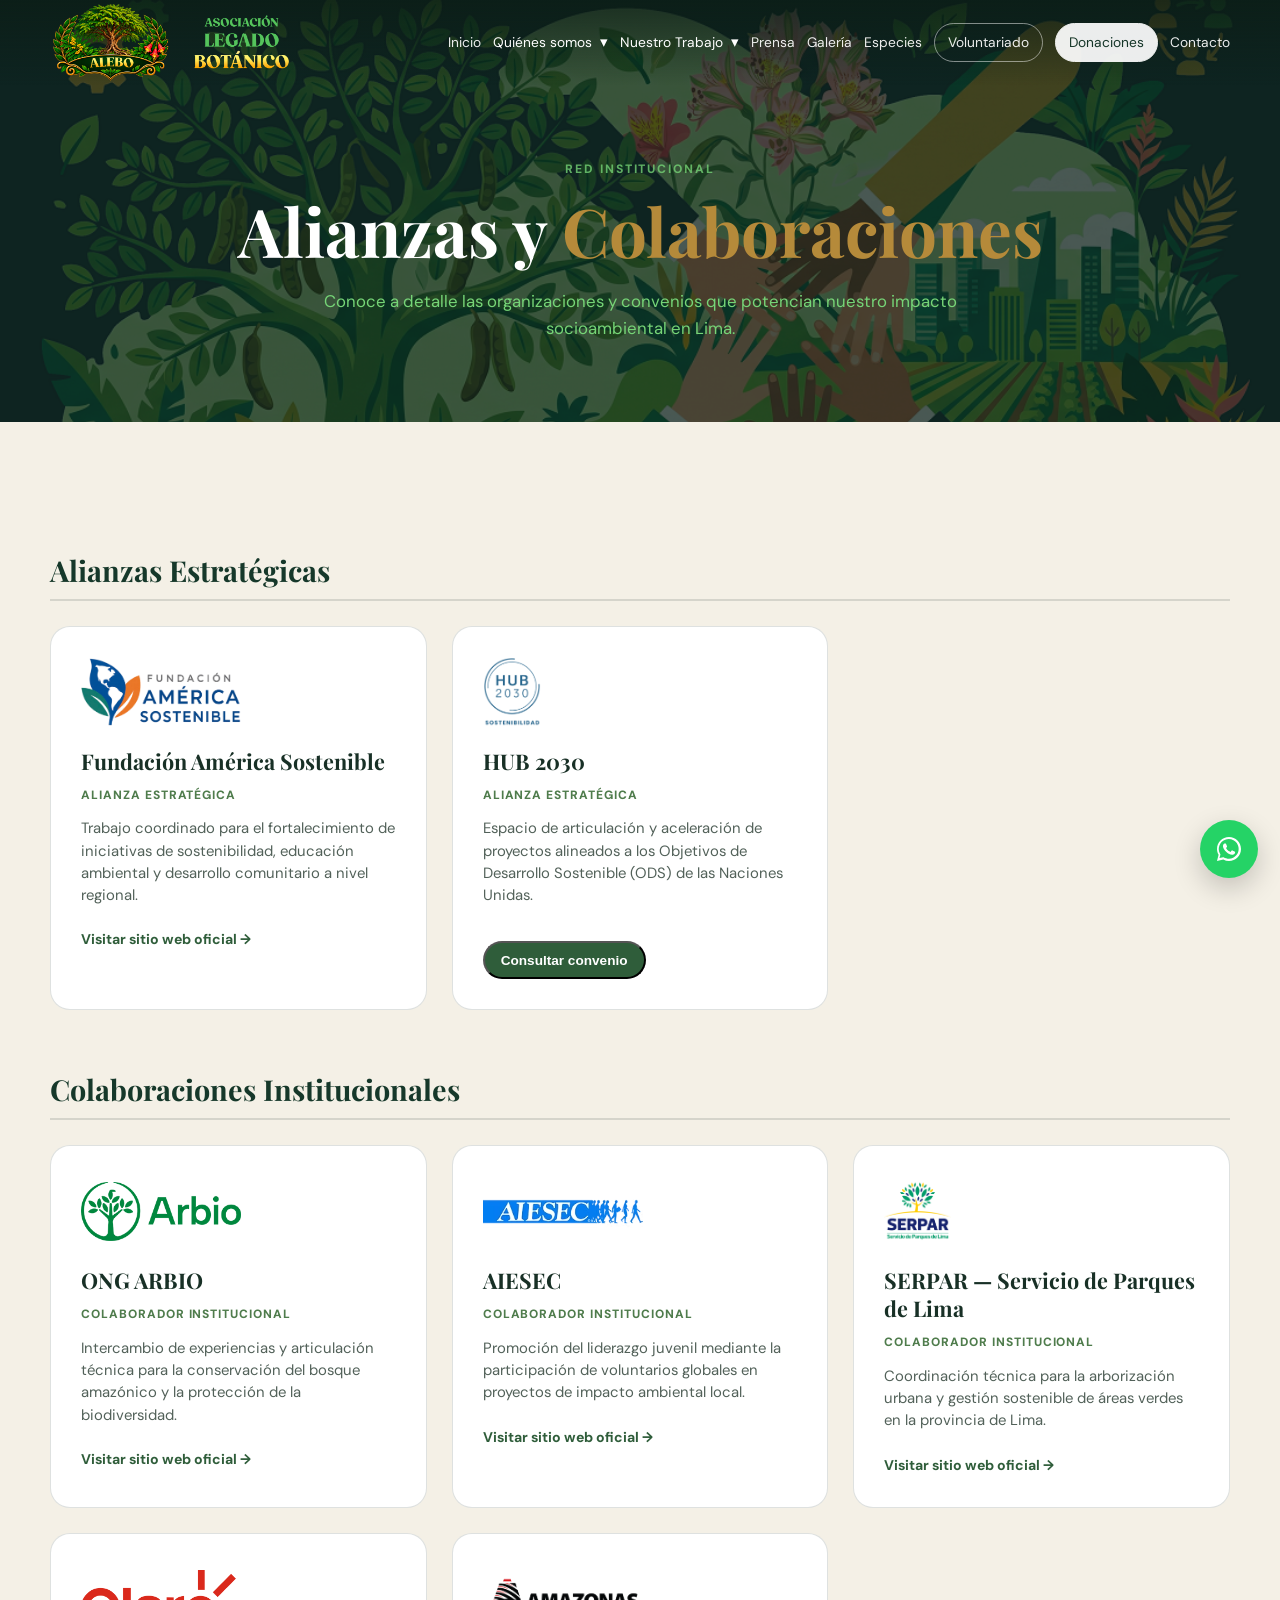
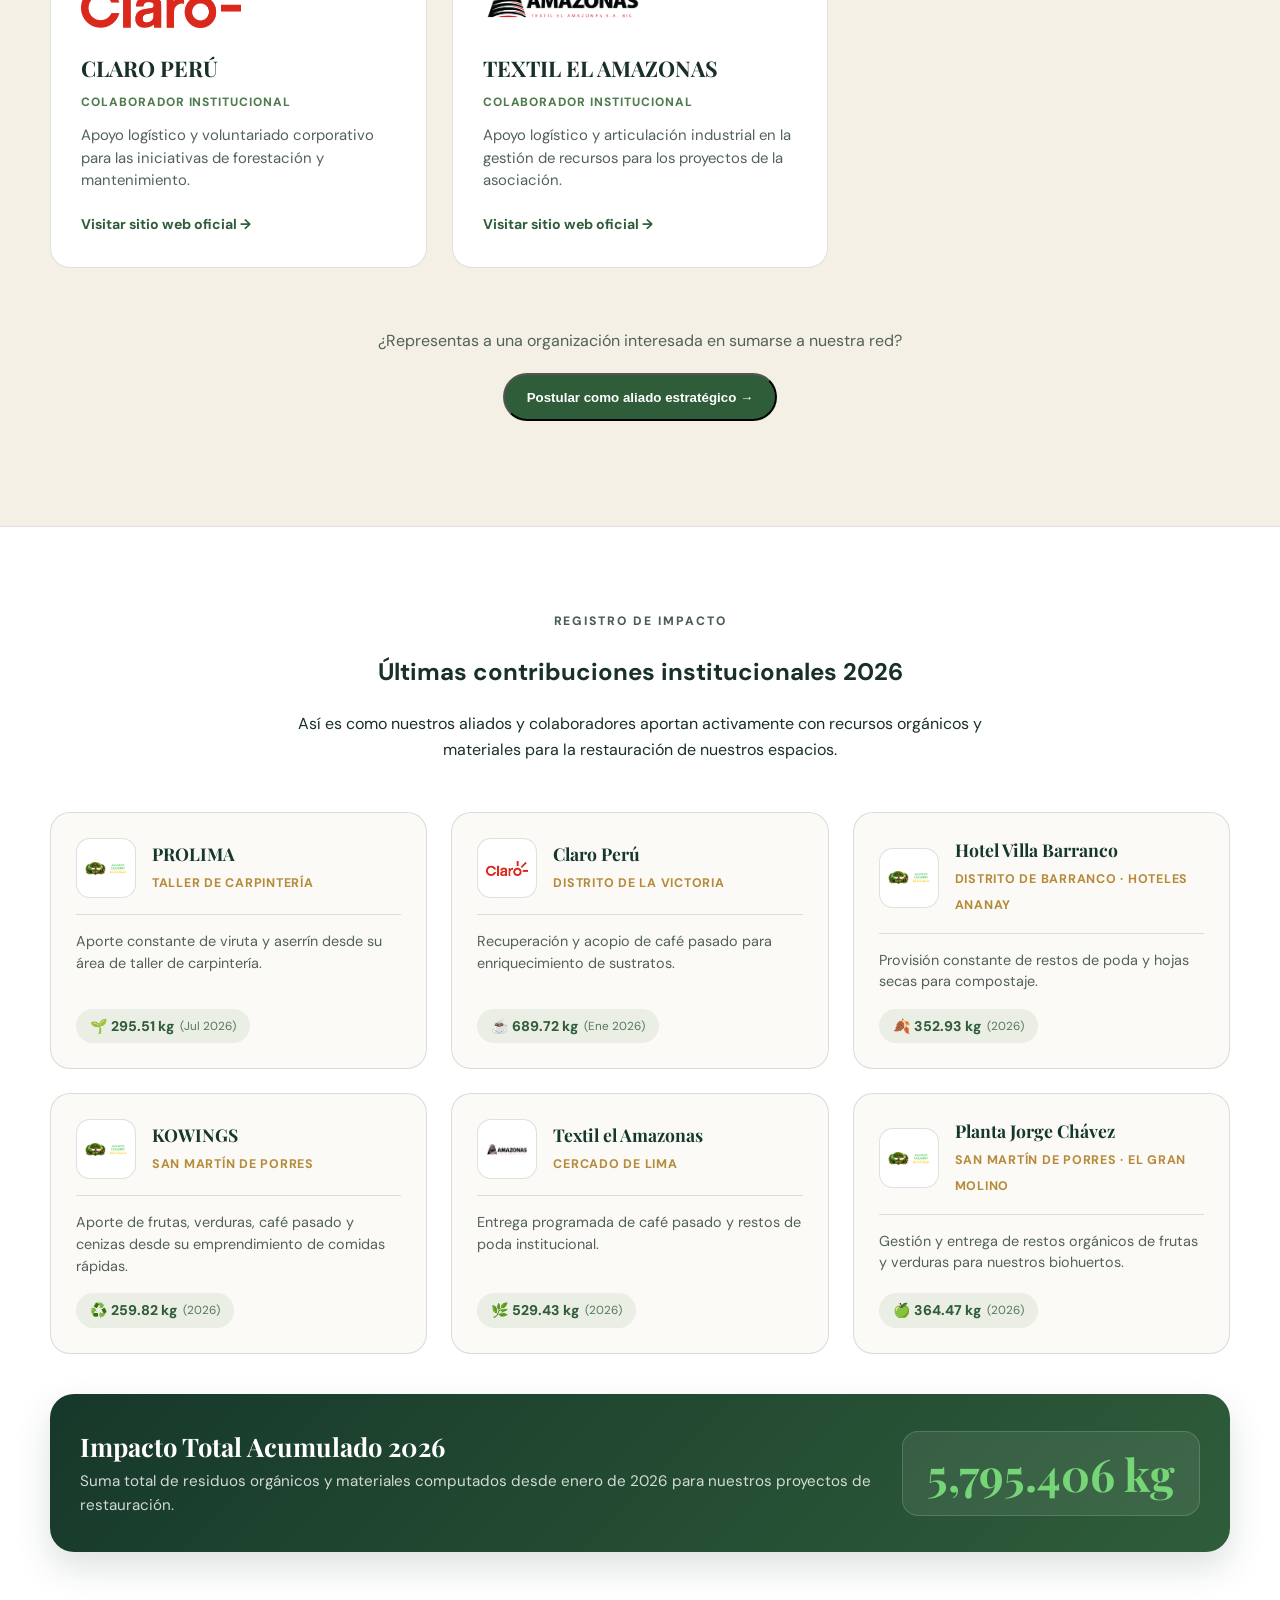
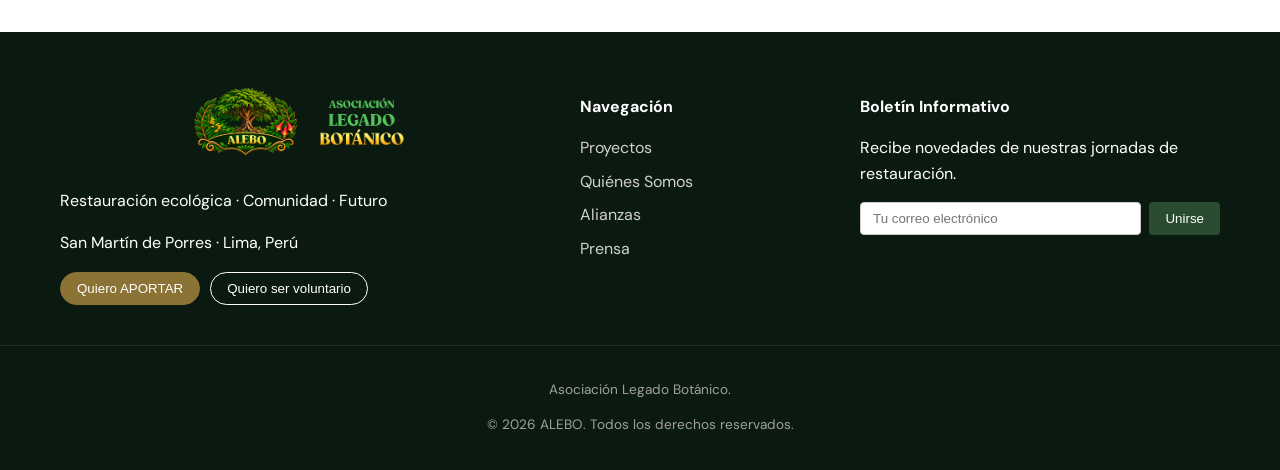
==== commit 406488cc: "Add files via upload" ====
--- a/alianzas.html
+++ b/alianzas.html
@@ -14,14 +14,18 @@
 </head>
 <body>
 
+
+
 <!-- ENCABEZADO / NAVEGACIÓN -->
-<header class="site-header scrolled">
+<header class="site-header">
   <nav class="nav container">
     <a class="brand" href="index.html#inicio">
       <img src="assets/logo-large-sf-2.png" alt="Logo Legado Botánico" class="brand-logo">
     </a>
 
-    <button class="menu-toggle" aria-expanded="false" aria-controls="menu"><i></i><i></i><i></i><span class="sr-only">Menú</span></button>
+    <button class="menu-toggle" aria-expanded="false" aria-controls="menu" aria-label="Abrir menú de navegación">
+      <i></i><i></i><i></i>
+    </button>
 
     <div class="nav-links" id="menu">
       <a href="index.html#inicio">Inicio</a>
@@ -35,17 +39,27 @@
         </div>
       </div>
 
-      <a href="index.html#proyectos">Proyectos</a>
-      <a href="alianzas.html" aria-current="page">Alianzas</a>
-      <a href="programas.html">Programas</a>
+      <!-- NUEVO MENÚ DESPLEGABLE: NUESTRO TRABAJO -->
+      <div class="dropdown">
+        <div class="dropdown-trigger">Nuestro Trabajo <span class="arrow">▾</span></div>
+        <div class="dropdown-menu">
+          <a href="index.html#proyectos">Proyectos</a>
+          <a href="programas.html">Programas</a>
+          <a href="alianzas.html">Alianzas</a>
+        </div>
+      </div>
+
       <a href="prensa.html">Prensa</a>
       <a href="index.html#galeria">Galería</a>
+      <a href="especies.html">Especies</a> <!-- NUEVA SECCIÓN DE ESPECIES -->
       <a class="nav-action" href="index.html#voluntariado">Voluntariado</a>
       <a class="nav-action nav-donate" href="index.html#aporta">Donaciones</a>
       <a href="index.html#contacto">Contacto</a>
     </div>
   </nav>
 </header>
+
+
 
 <main>
 
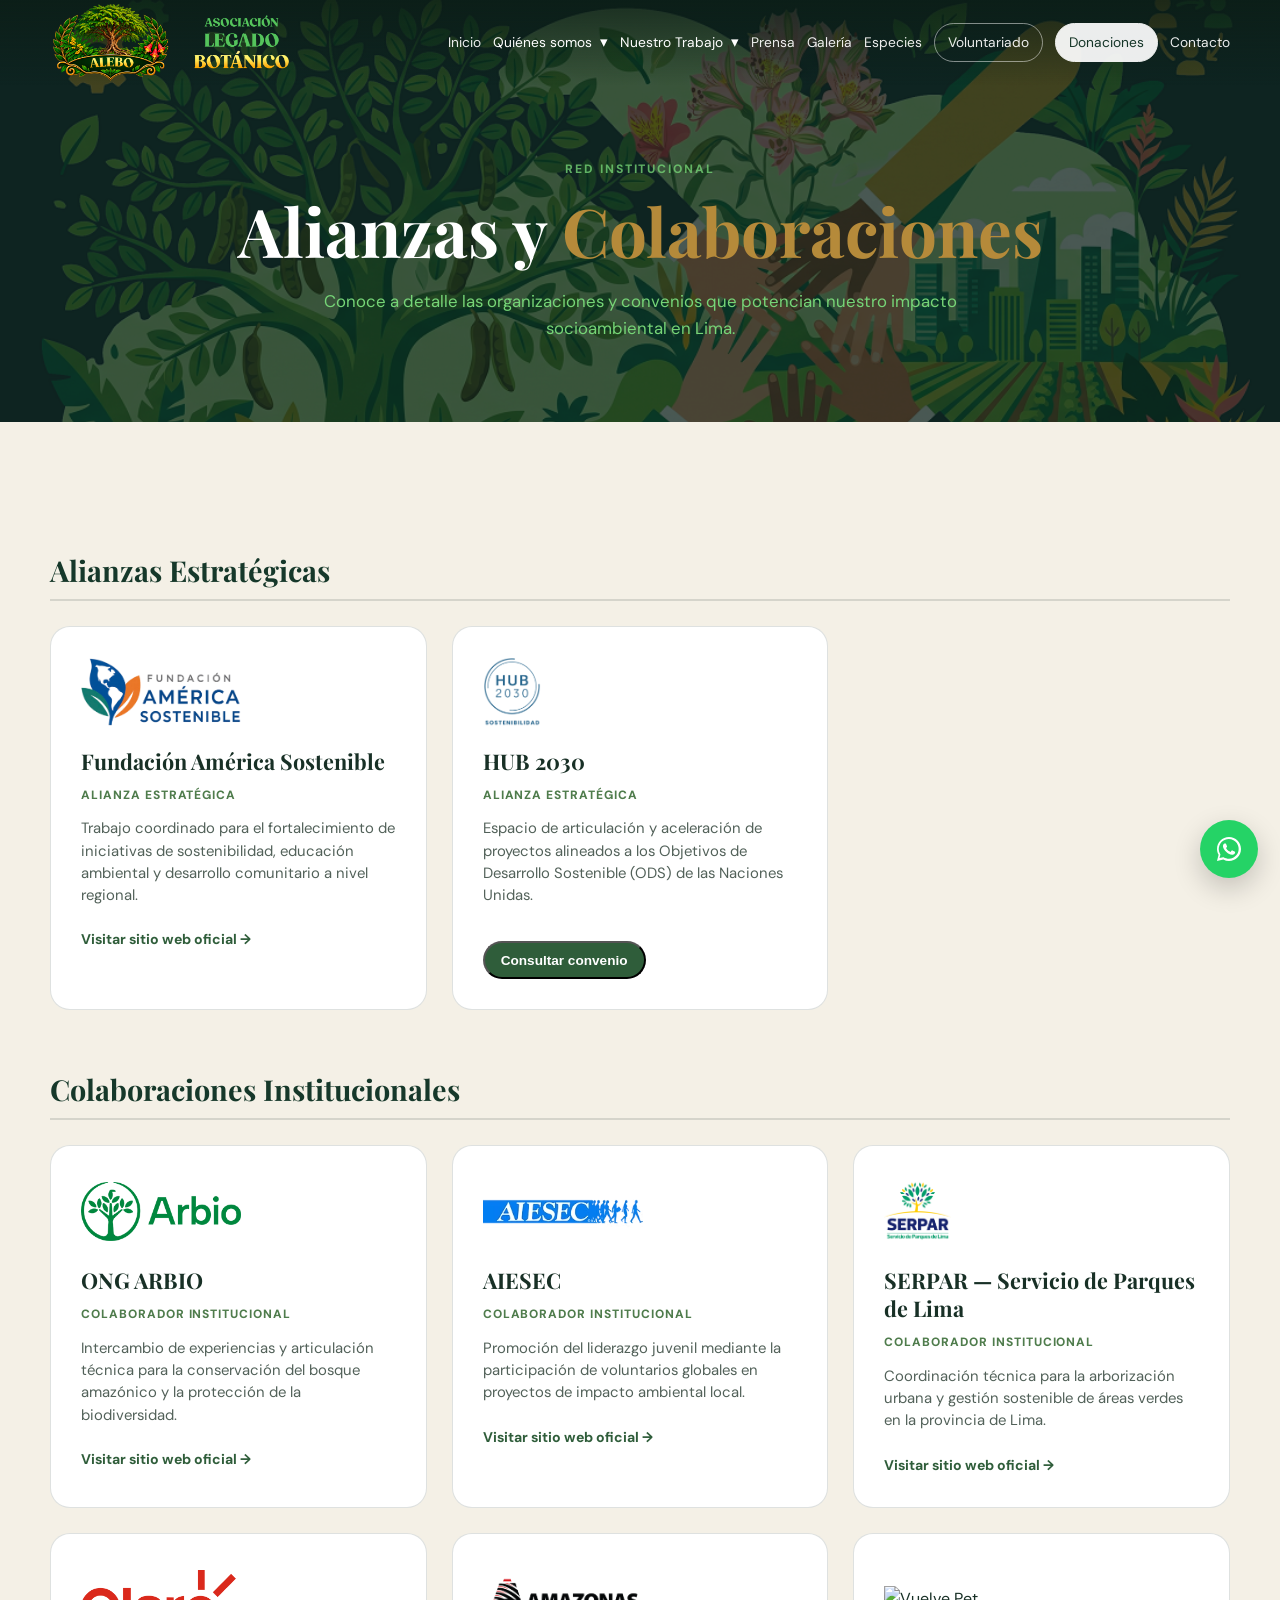
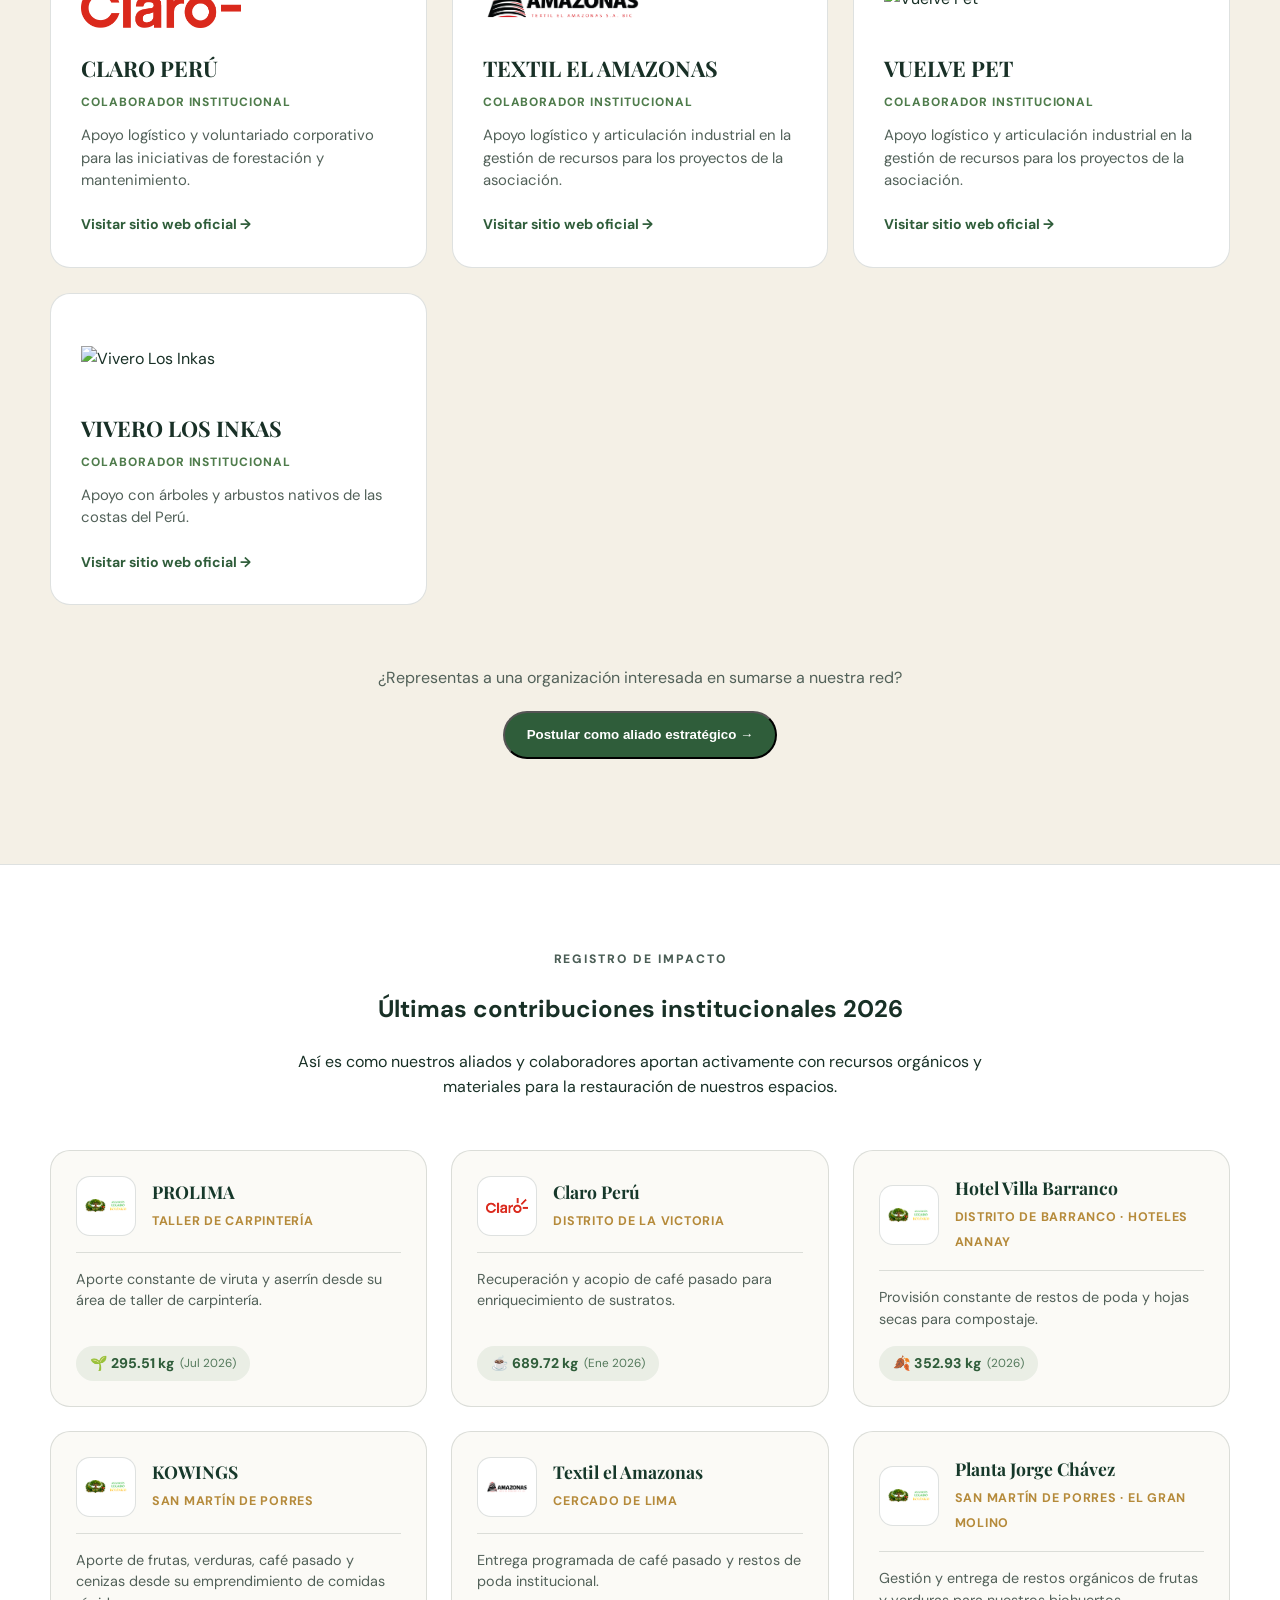
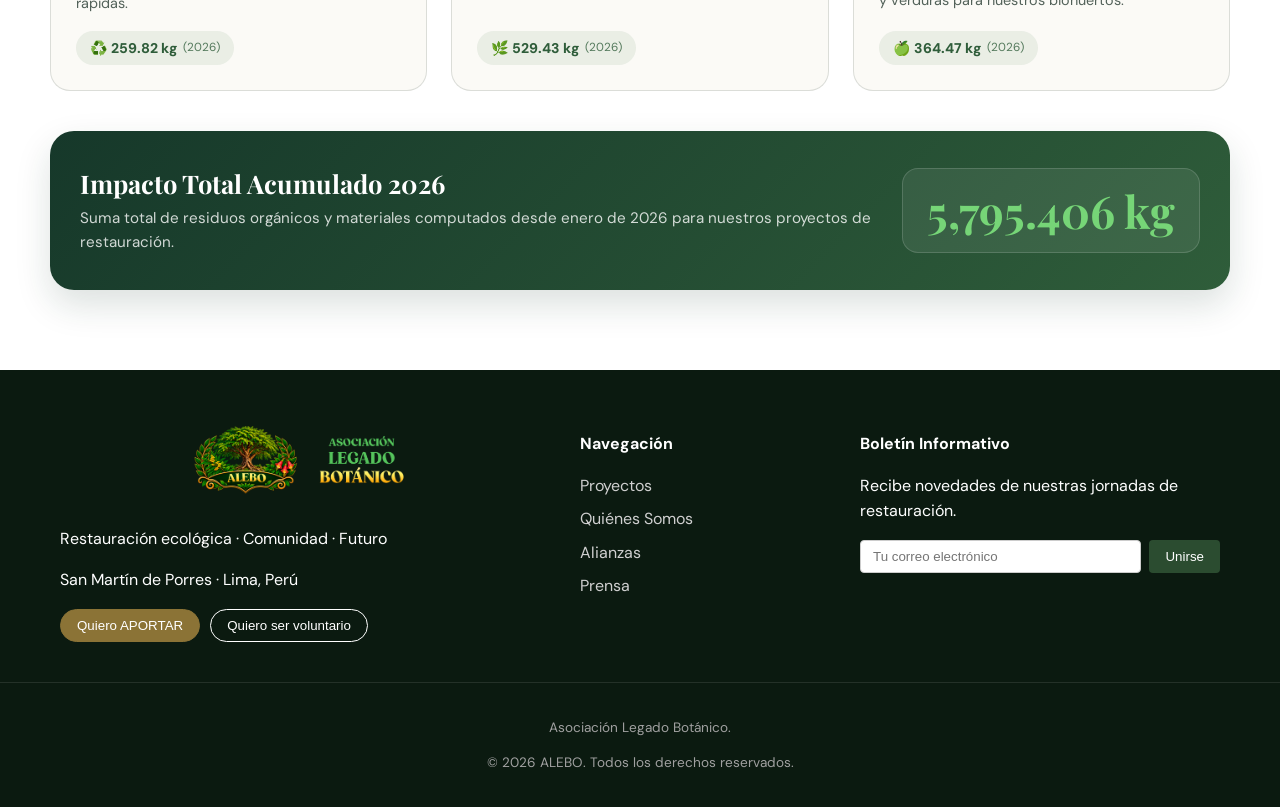
==== commit 15463fd2: "Add files via upload" ====
--- a/alianzas.html
+++ b/alianzas.html
@@ -43,9 +43,10 @@
       <div class="dropdown">
         <div class="dropdown-trigger">Nuestro Trabajo <span class="arrow">▾</span></div>
         <div class="dropdown-menu">
+	  <a href="programas.html">Programas</a>
           <a href="index.html#proyectos">Proyectos</a>
-          <a href="programas.html">Programas</a>
-          <a href="alianzas.html">Alianzas</a>
+          
+          <a href="alianzas.html" style="color: #76d577; font-weight: 700;">Alianzas</a>
         </div>
       </div>
 
@@ -178,6 +179,37 @@
             </div>
           </article>
 
+
+
+	<article class="alliance-card">
+            <div class="alliance-card-logo">
+              <img src="assets/vuelve_pet.jpg" alt="Vuelve Pet">
+            </div>
+            <div class="alliance-card-content">
+              <h3>VUELVE PET</h3>
+              <span class="alliance-type">Colaborador Institucional</span>
+              <p>Apoyo logístico y articulación industrial en la gestión de recursos para los proyectos de la asociación.</p>
+              <a href="https://www.vuelvecompostario.com/" target="_blank" rel="noopener noreferrer" class="alliance-link">Visitar sitio web oficial →</a>
+            </div>
+          </article>
+
+	<article class="alliance-card">
+            <div class="alliance-card-logo">
+              <img src="assets/vivero_los_inkas.jpg" alt="Vivero Los Inkas">
+            </div>
+            <div class="alliance-card-content">
+              <h3>VIVERO LOS INKAS</h3>
+              <span class="alliance-type">Colaborador Institucional</span>
+              <p>Apoyo con árboles y arbustos nativos de las costas del Perú.</p>
+              <a href="https://www.viverolosinkas.com.pe/wp/" target="_blank" rel="noopener noreferrer" class="alliance-link">Visitar sitio web oficial →</a>
+            </div>
+          </article>
+
+
+
+
+
+
         </div>
       </div>
 
@@ -463,10 +495,10 @@
         <div class="form-group">
           <label class="label-title">¿Qué tipo de aporte deseas realizar? (Puedes marcar varios)</label>
           <div class="checkbox-options">
-            <label class="checkbox-card"><input type="checkbox" name="tipo_aporte" value="Aporte economico"><span>💚 <b>Aporte económico:</b> Para sostener y ampliar los proyectos.</span></label>
-            <label class="checkbox-card"><input type="checkbox" name="tipo_aporte" value="Plantas y semillas"><span>🌱 <b>Plantas y semillas:</b> Material vegetal destinado a los proyectos.</span></label>
-            <label class="checkbox-card"><input type="checkbox" name="tipo_aporte" value="Compost y materia organica"><span>♻️ <b>Compost y materia orgánica:</b> Hojas, compost y otros aportes aprovechables.</span></label>
-            <label class="checkbox-card"><input type="checkbox" name="tipo_aporte" value="Materiales y herramientas"><span>🛠️ <b>Materiales y herramientas:</b> Recursos para las jornadas de trabajo.</span></label>
+            <label class="checkbox-card"><input type="checkbox" name="tipo_aporte[]" value="Aporte economico"><span>💚 <b>Aporte económico:</b> Para sostener y ampliar los proyectos.</span></label>
+            <label class="checkbox-card"><input type="checkbox" name="tipo_aporte[]" value="Plantas y semillas"><span>🌱 <b>Plantas y semillas:</b> Material vegetal destinado a los proyectos.</span></label>
+            <label class="checkbox-card"><input type="checkbox" name="tipo_aporte[]" value="Compost y materia organica"><span>♻️ <b>Compost y materia orgánica:</b> Hojas, compost y otros aportes aprovechables.</span></label>
+            <label class="checkbox-card"><input type="checkbox" name="tipo_aporte[]" value="Materiales y herramientas"><span>🛠️ <b>Materiales y herramientas:</b> Recursos para las jornadas de trabajo.</span></label>
           </div>
         </div>
         <div class="form-group">
--- a/css/styles.css
+++ b/css/styles.css
@@ -397,7 +397,7 @@
 /* Grilla de Proyectos */
 .project-grid {
   display: grid;
-  grid-template-columns: repeat(3, 1fr);
+  grid-template-columns: repeat(2, 1fr);
   gap: 24px;
 }
 
@@ -429,8 +429,9 @@
 }
 
 .p1 { background: linear-gradient(135deg, rgba(79, 124, 76, 0.1), rgba(22, 56, 42, 0.1)), url('../assets/la-milla.jpg') center/cover no-repeat; }
-.p2 { background: linear-gradient(135deg, rgba(120, 150, 107, 0.1), rgba(47, 93, 58, 0.1)), url('../assets/jardin-desktop.jpg') center/cover no-repeat; }
-.p3 { background: linear-gradient(135deg, rgba(181, 138, 58, 0.1), rgba(122, 82, 56, 0.1)), url('../assets/biohuerto.jpg') center/cover no-repeat; }
+.p2 { background: linear-gradient(135deg, rgba(120, 150, 107, 0.1), rgba(47, 93, 58, 0.1)), url('../assets/rio_surco.jpg') center/cover no-repeat; }
+.p3 { background: linear-gradient(135deg, rgba(120, 150, 107, 0.1), rgba(47, 93, 58, 0.1)), url('../assets/jardin-desktop.jpg') center/cover no-repeat; }
+.p4 { background: linear-gradient(135deg, rgba(181, 138, 58, 0.1), rgba(122, 82, 56, 0.1)), url('../assets/biohuerto.jpg') center/cover no-repeat; }
 
 .project-body { padding: 25px; }
 .project-body small, .schedule small { color: var(--leaf); font-weight: 800; letter-spacing: .12em; }
@@ -729,6 +730,18 @@
   font-weight: 500;
   transition: all 0.3s ease;
 }
+
+
+
+.footer-text {
+  max-width: 600px;
+  margin: 28px auto;
+  font-size: clamp(0.8rem, 2.3vw, 1.1rem);
+  color: #76d577;
+  text-align: center;
+}
+
+
 
 .footer-buttons .btn-secondary:hover { background-color: #2e6f40; border-color: #2e6f40; color: #ffffff; }
 
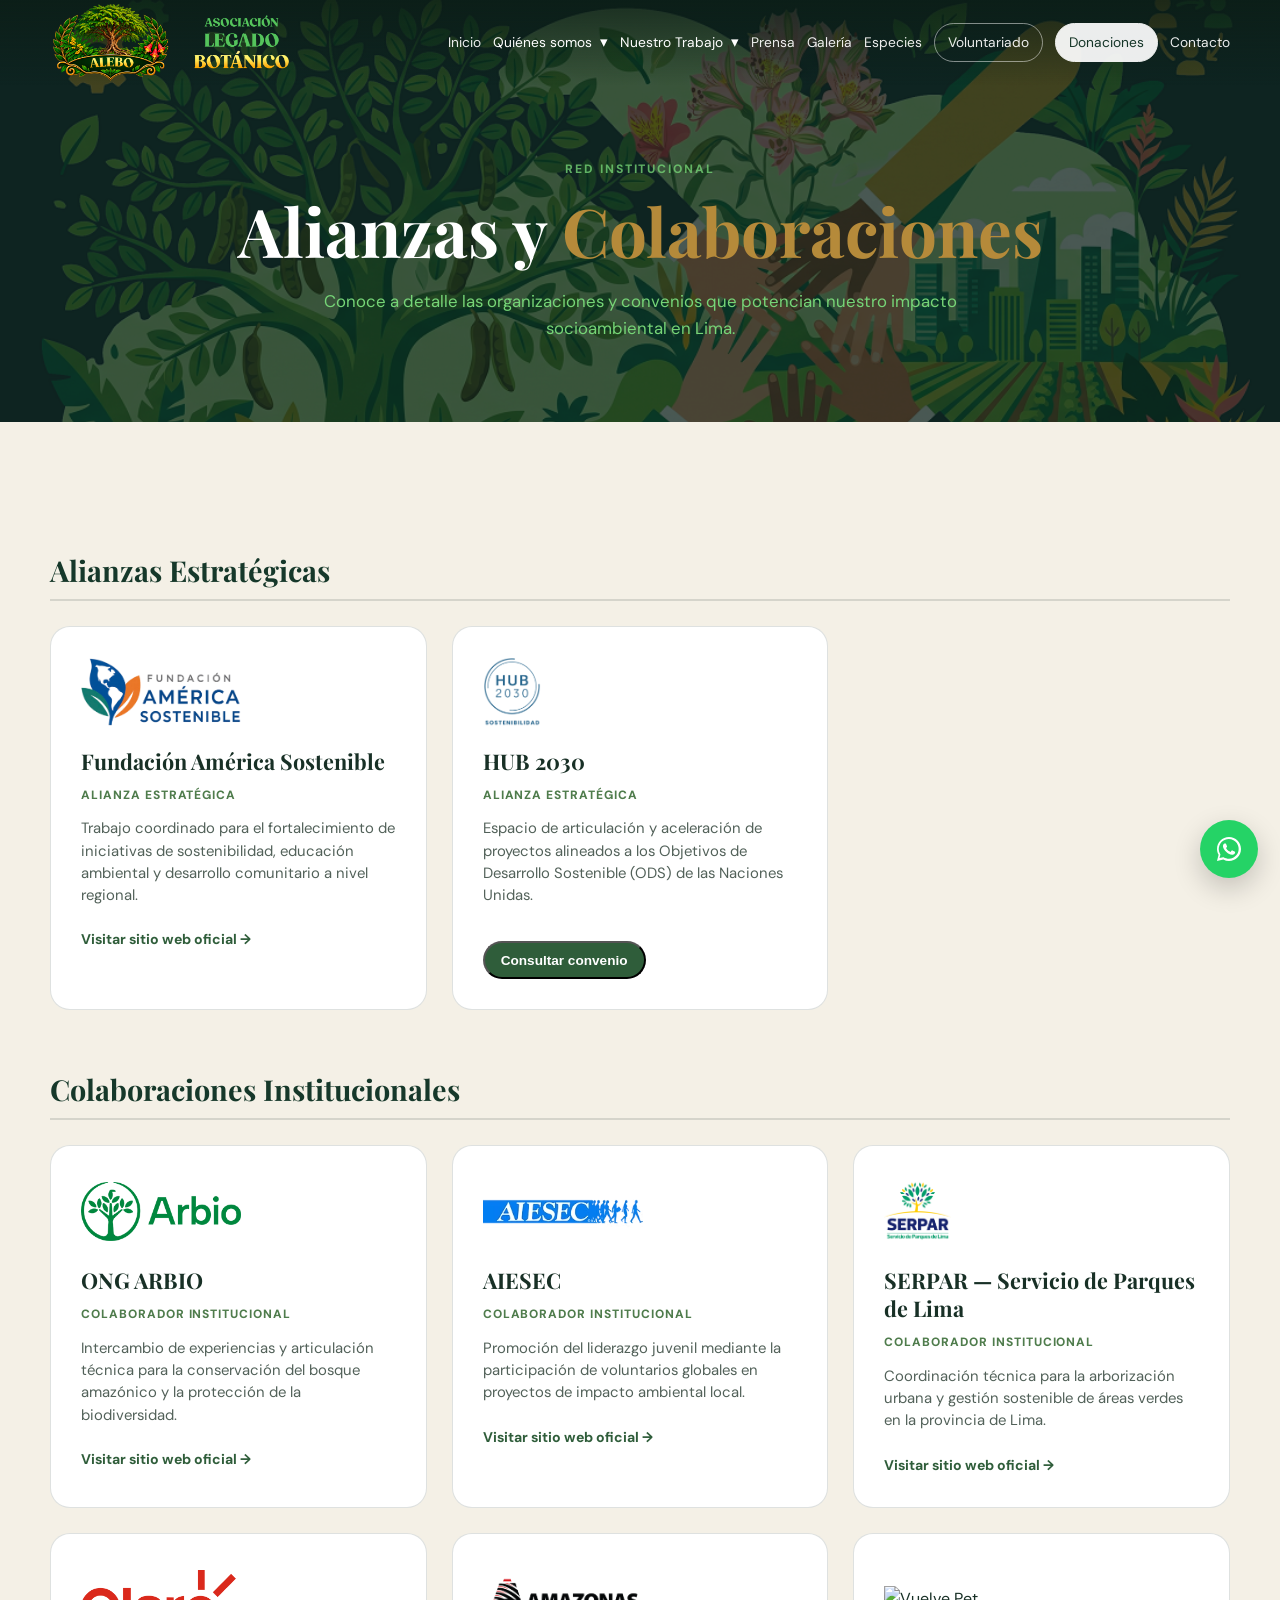
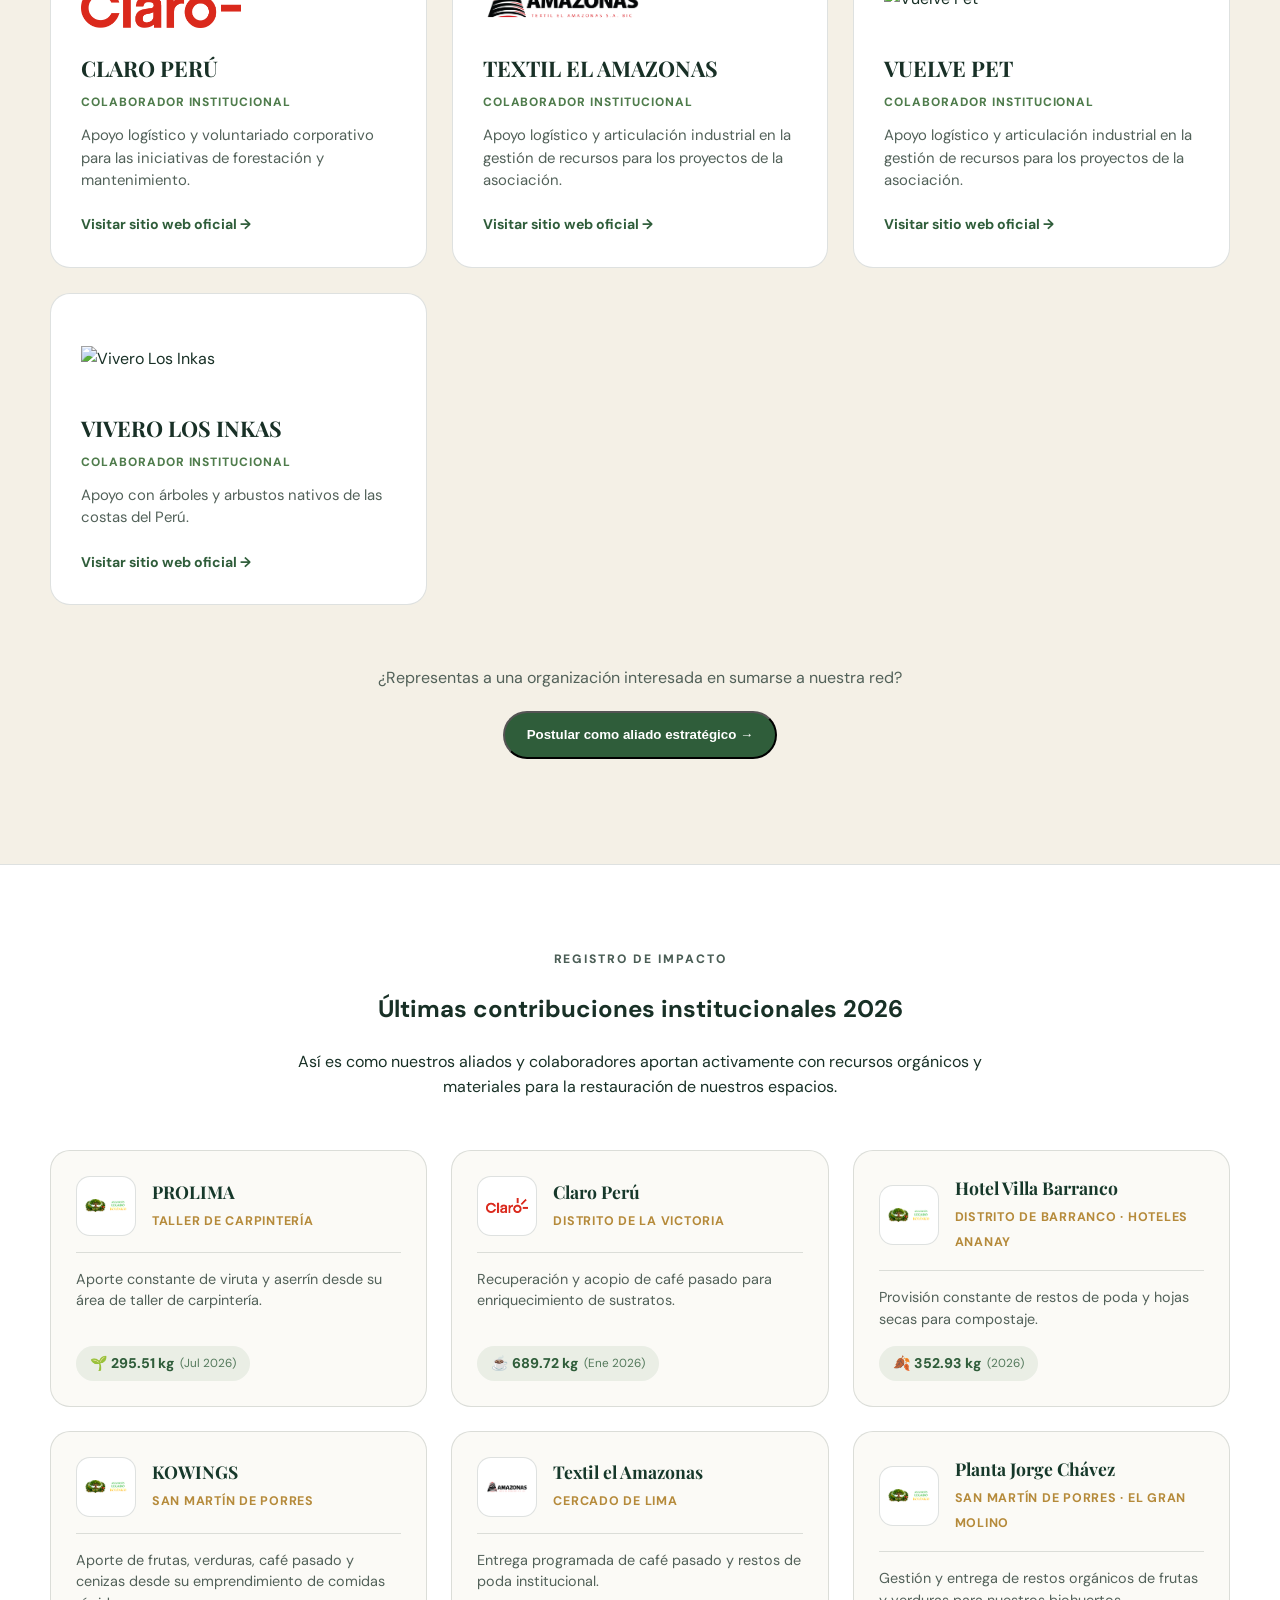
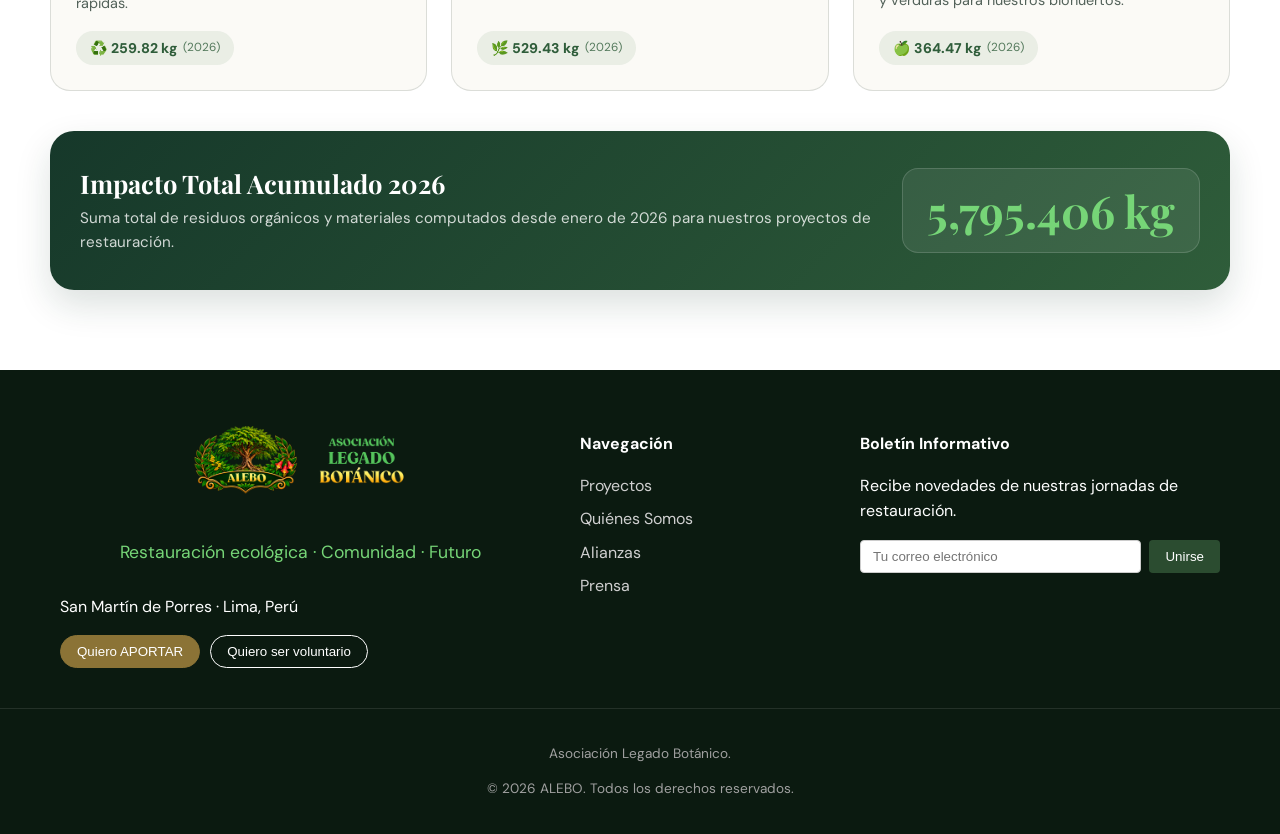
==== commit ecbe4490: "Add files via upload" ====
--- a/alianzas.html
+++ b/alianzas.html
@@ -574,7 +574,11 @@
   <div class="footer-container">
     <div class="footer-col brand-col">
       <img src="assets/logo-large-sf-2-footer.png" alt="Logo Legado Botánico" class="brand-logo-footer">
-      <p>Restauración ecológica · Comunidad · Futuro</p>
+      
+
+	<p class="footer-text">Restauración ecológica · Comunidad · Futuro</p>
+
+
       <p class="location">San Martín de Porres · Lima, Perú</p>
 
 
